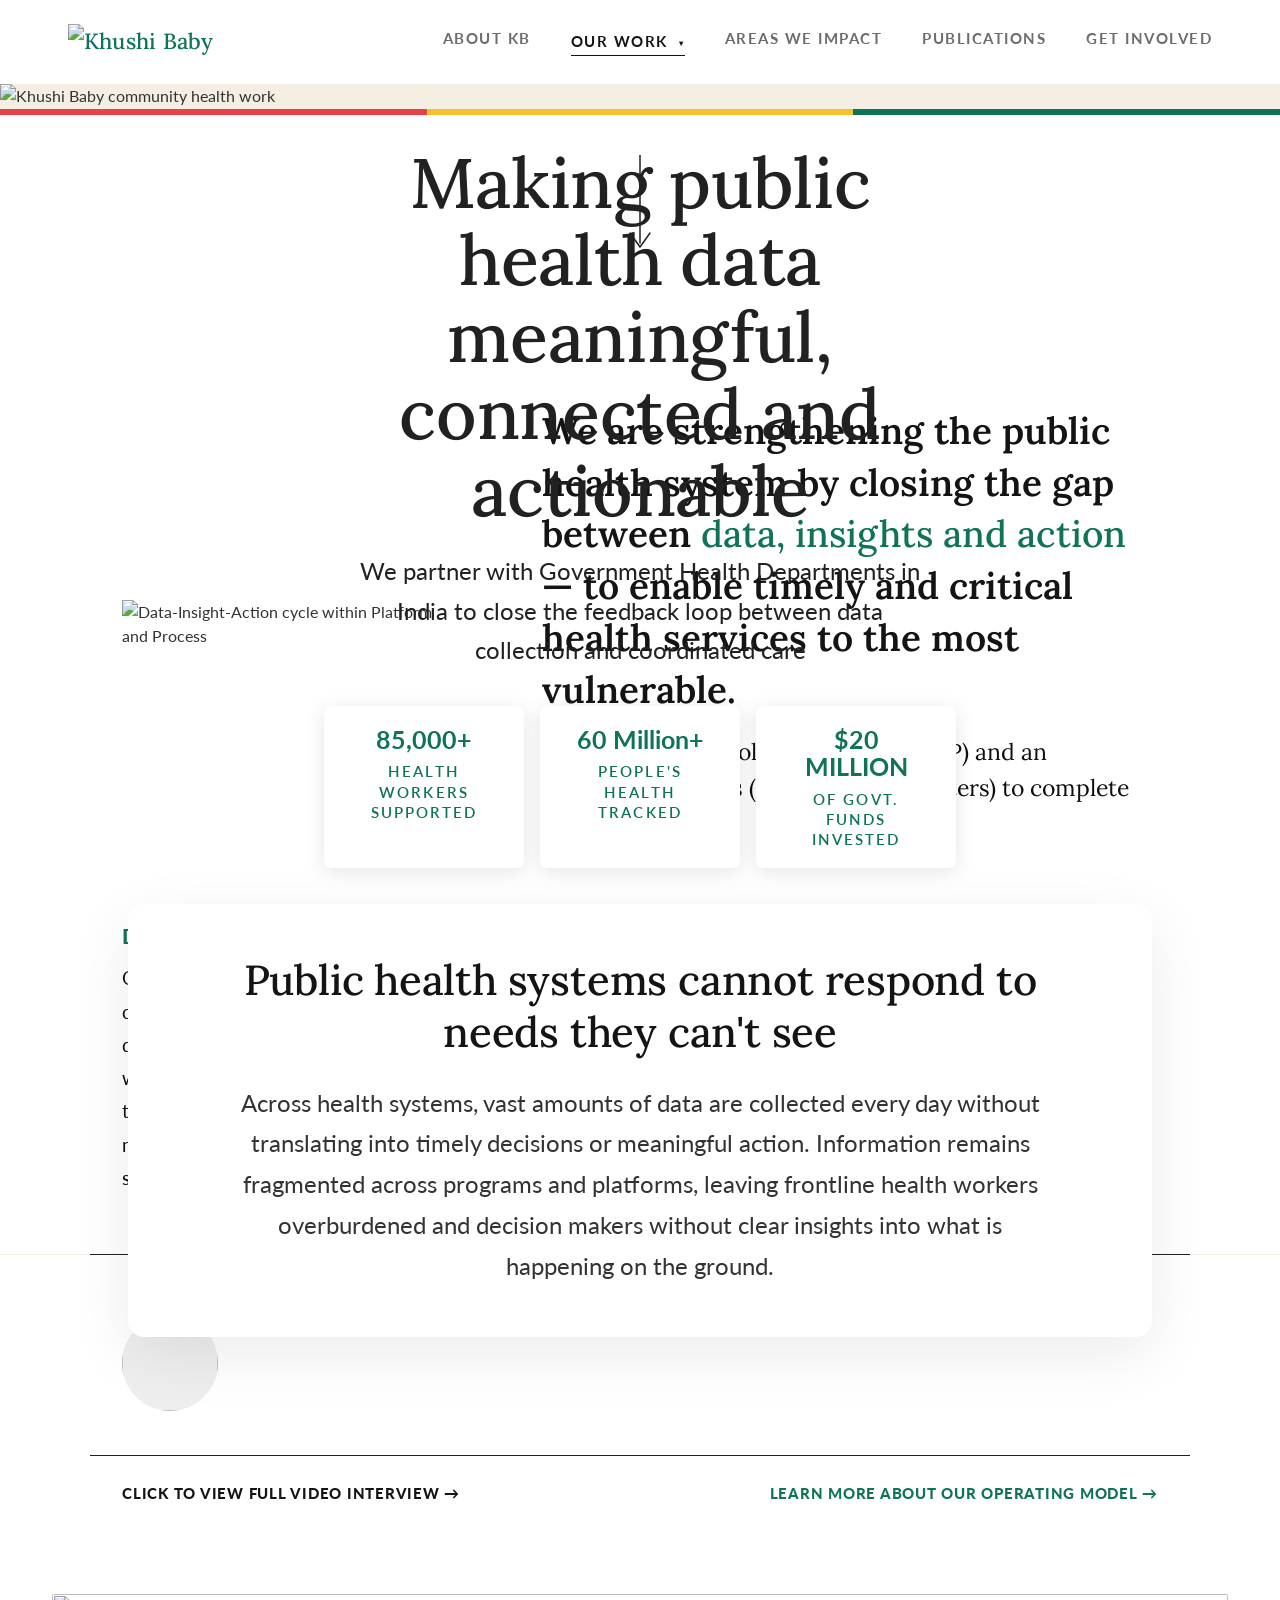
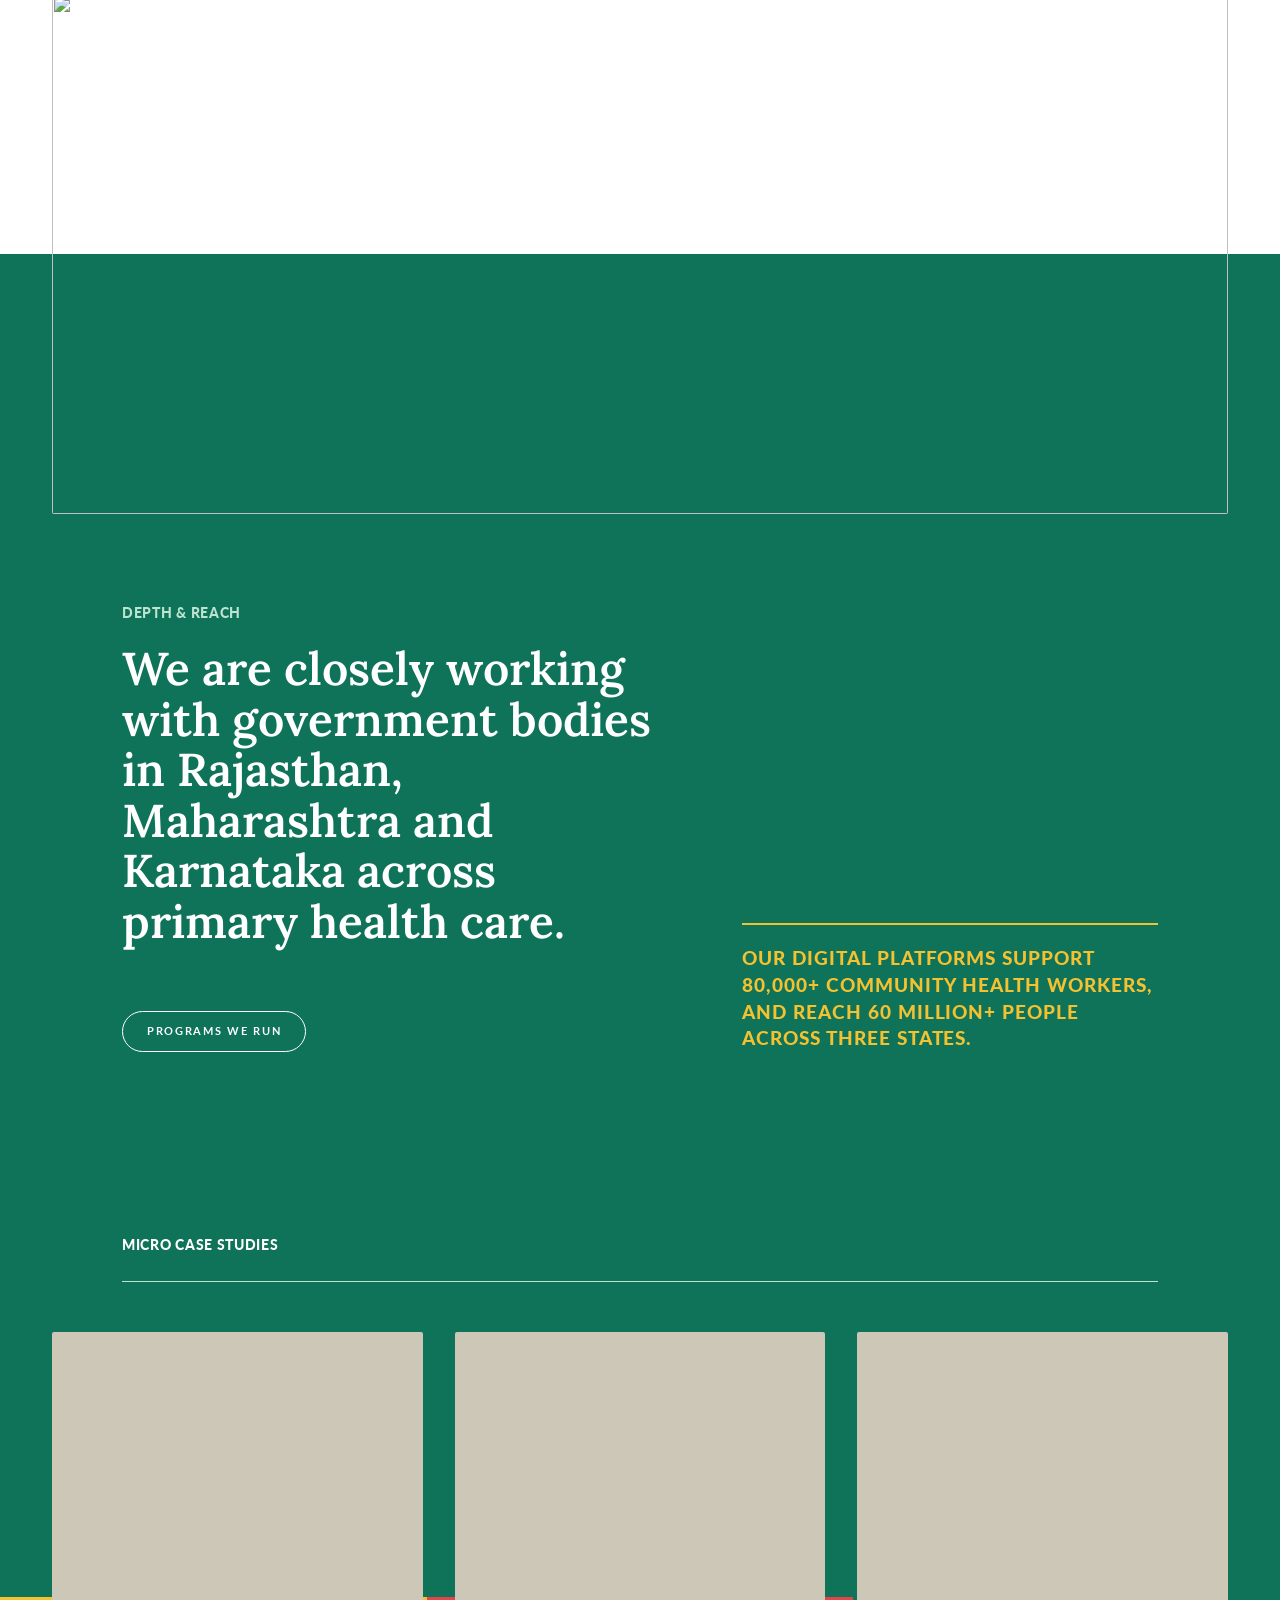
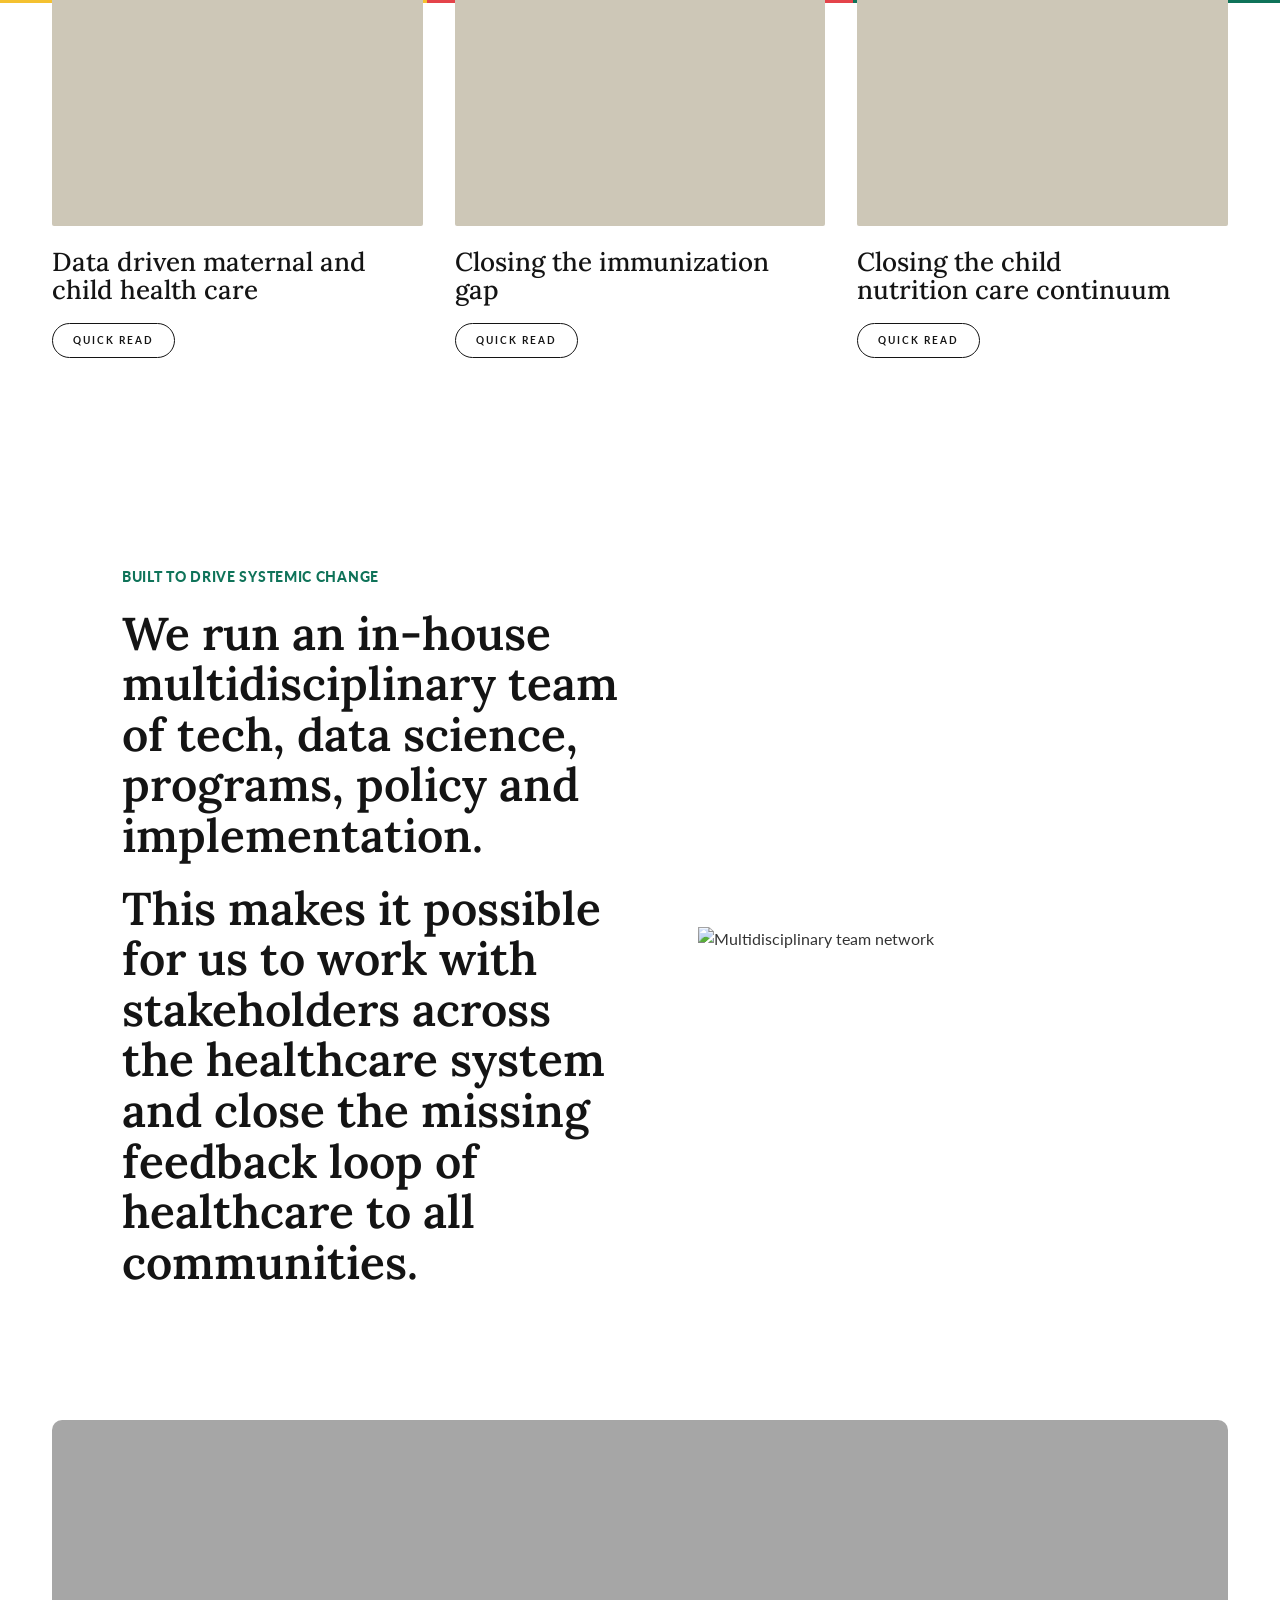
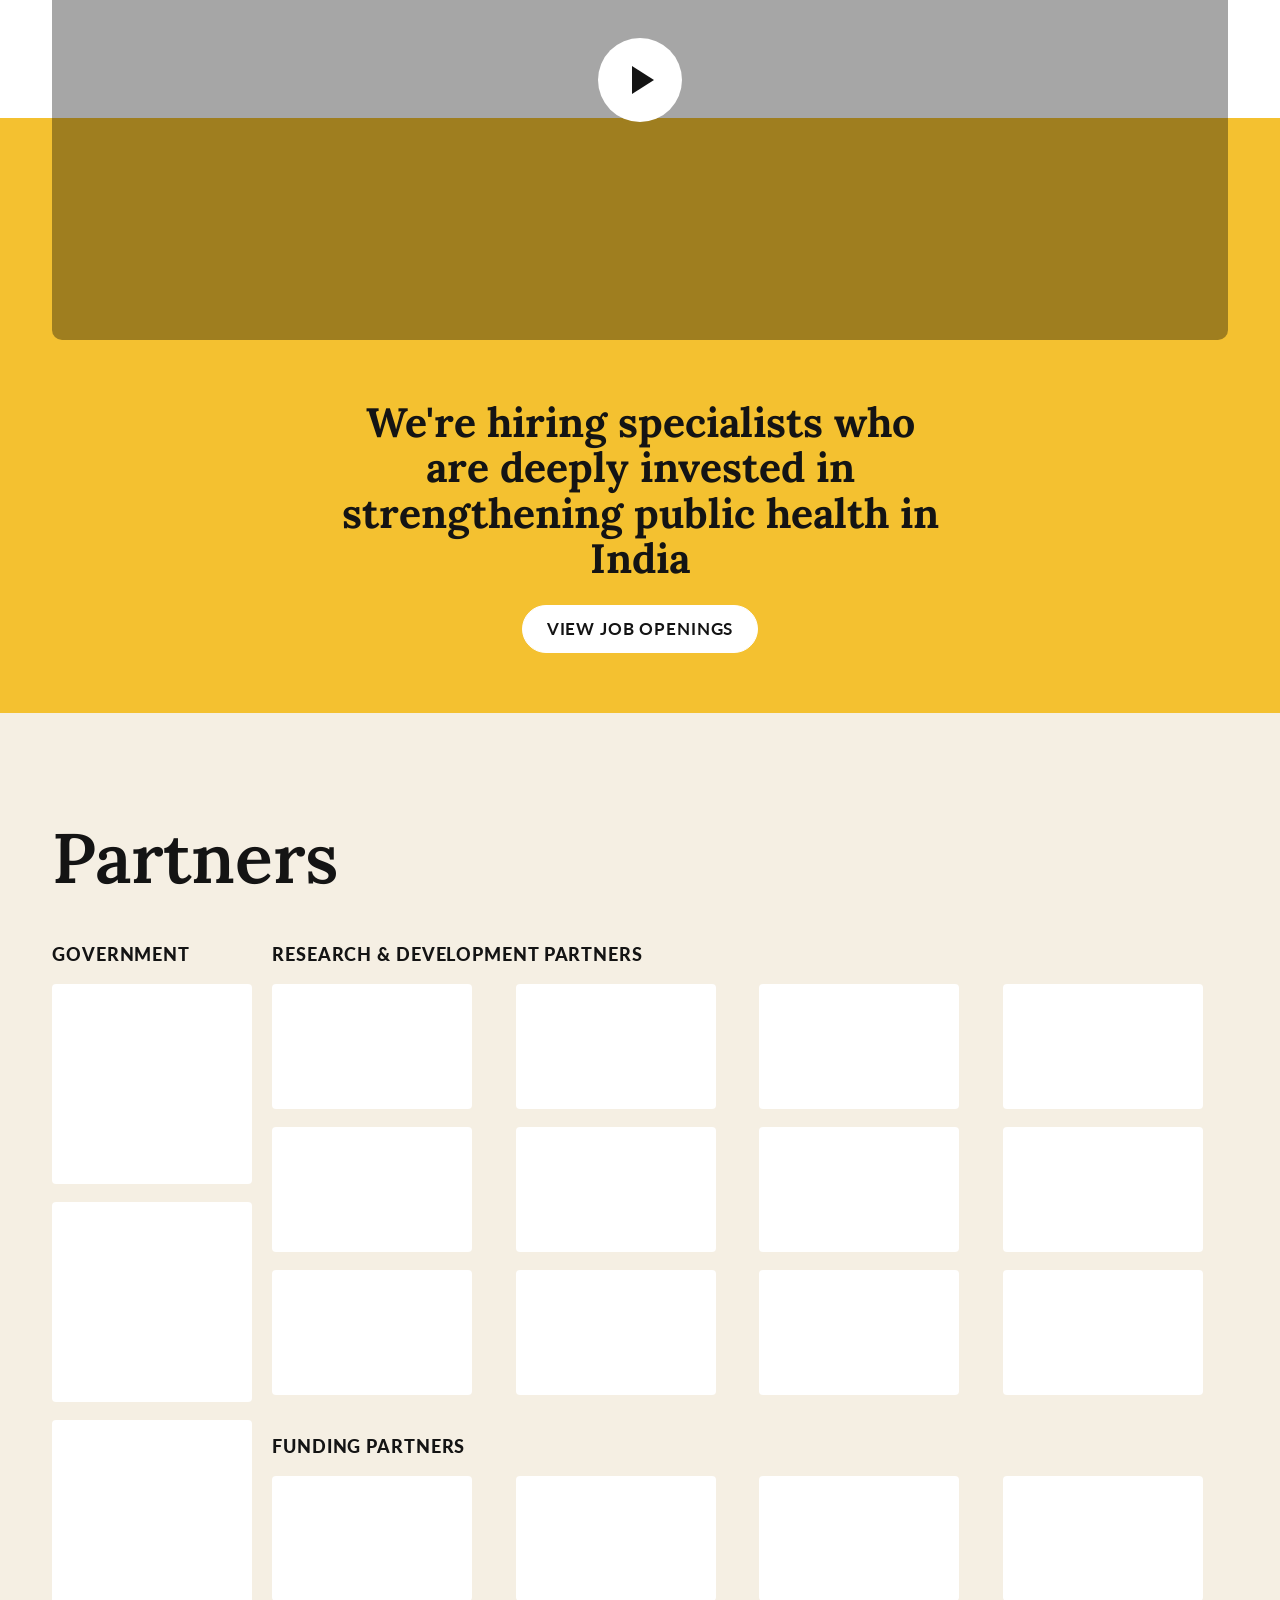
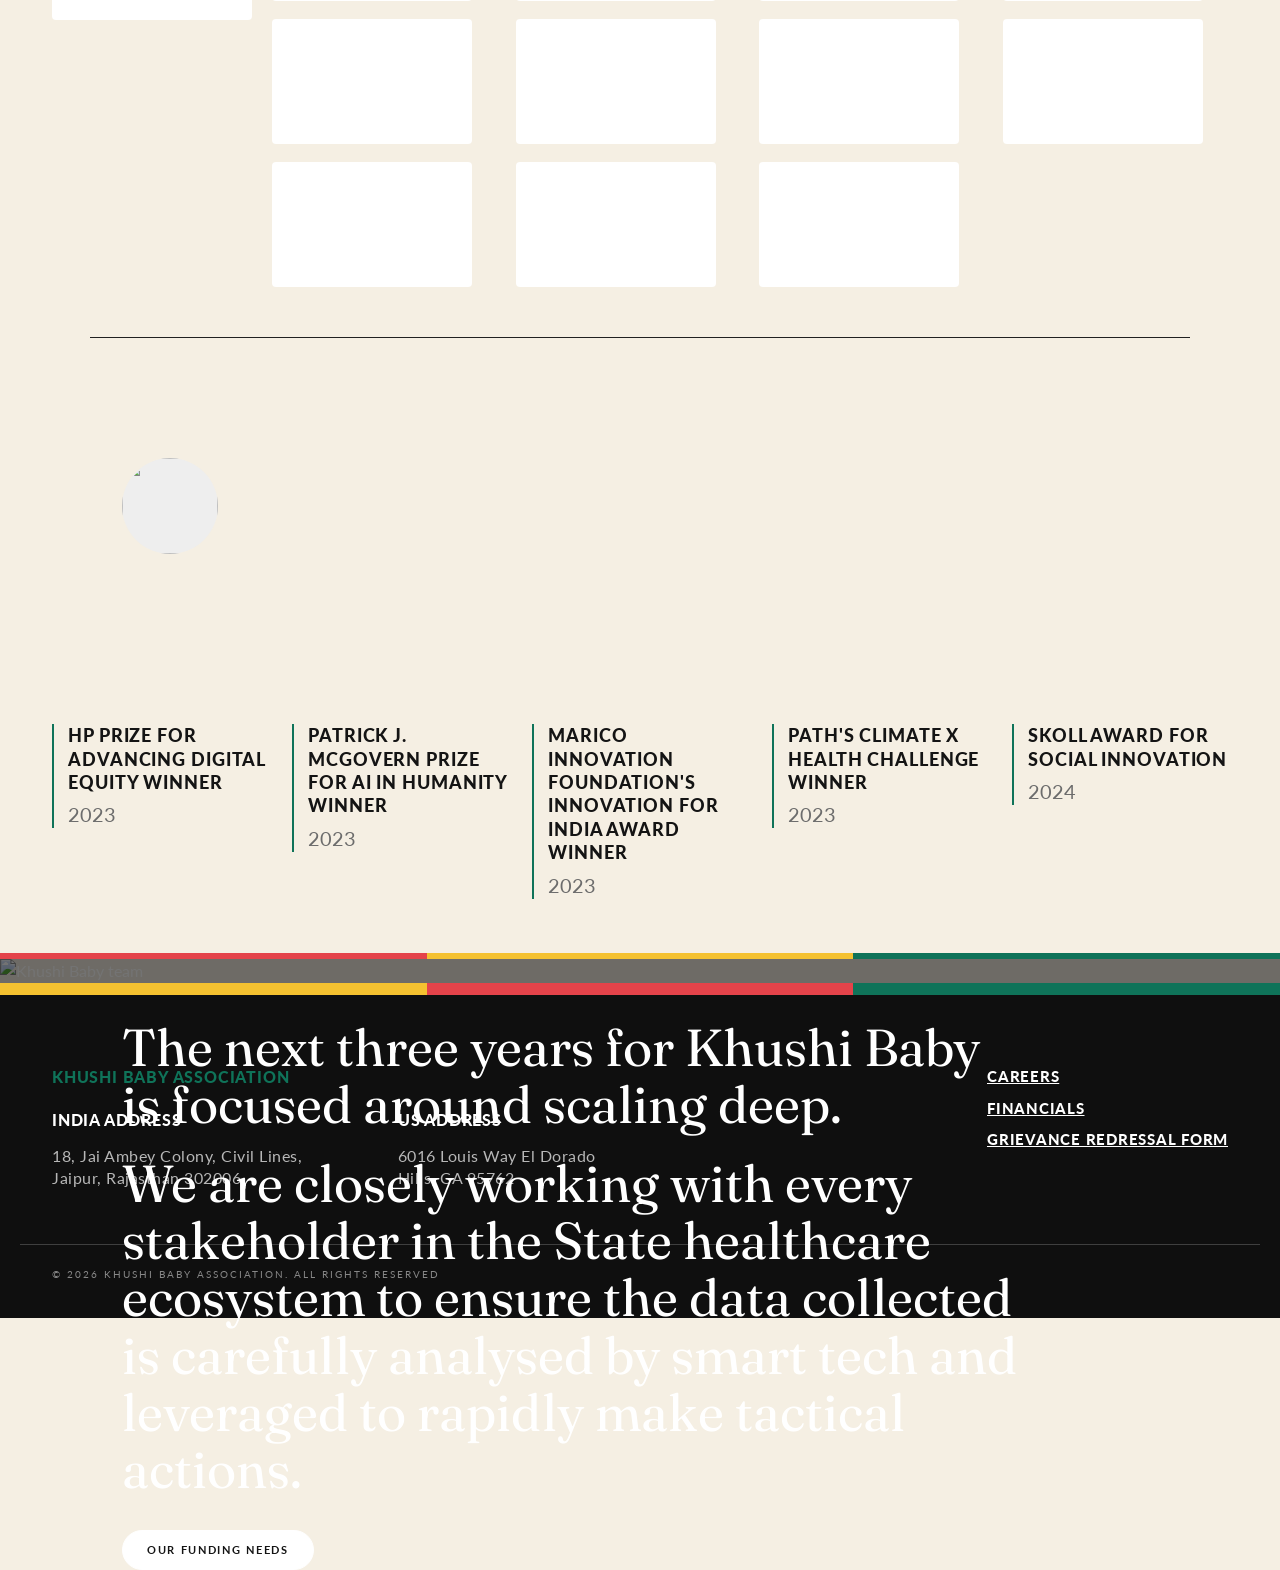
==== index.html @ affad919 "updated dia model Co-Authored-By: Claude Opus 4.7 (1M context) <noreply@anthropic.com>" ====
<!DOCTYPE html>
<html lang="en">
<head>
<meta charset="UTF-8" />
<meta name="viewport" content="width=device-width, initial-scale=1.0" />
<title>Khushi Baby — Making public health data meaningful</title>
<link rel="preconnect" href="https://fonts.googleapis.com">
<link rel="preconnect" href="https://fonts.gstatic.com" crossorigin>
<link href="https://fonts.googleapis.com/css2?family=Lora:ital,wght@0,400;0,500;0,600;0,700;1,400;1,500&family=Lato:wght@300;400;700;900&family=Fraunces:opsz,wght@72,400;72,500;72,600;72,700&display=swap" rel="stylesheet">
<link rel="stylesheet" href="styles.css">
<style>
  /* =============================================================
     INDEX — page-specific styles (frame-1)
     ============================================================= */

  /* ---------- HERO ---------- */
  .hero-wrap {
    position: relative;
  }
  /* Banner image — natural size, no cropping */
  .hero-wrap .hero-banner {
    width: 100%;
  }
  .hero-wrap .hero-banner img {
    width: 100%;
    height: auto;
    display: block;
  }
  /* All content sits on top of the image */
  .hero-overlay {
    position: absolute;
    top: 0; left: 0; right: 0;
    z-index: 2;
    display: flex;
    flex-direction: column;
    align-items: center;
    text-align: center;
    padding: 60px 32px 80px;
    max-width: 1100px;
    margin: 0 auto;
    left: 50%;
    transform: translateX(-50%);
  }
  .hero-overlay h1 {
    font-size: 70px;
    max-width: 70vw;
    margin: 0 auto 22px;
    line-height: 1.1;
    font-weight: 500;
    color: #212121;
  }
  .hero-overlay .lede {
    max-width: 640px;
    margin: 0 auto 36px;
    font-size: 24px;
    color: #212121;
    line-height: 1.65;
  }
  .hero-stats {
    display: flex;
    gap: 16px;
    justify-content: center;
    flex-wrap: nowrap;
    width: 100%;
    margin-bottom: 36px;
  }

  /* ---------- QUOTE CARD (on hero image, below stats) ---------- */
  .quote-card {
    background: #fff;
    width: 80vw;
    padding: 50px 64px;
    z-index: 3;
    box-shadow: 0 18px 60px rgba(0,0,0,0.08);
    text-align: center;
    border-radius: 16px;
  }
  .quote-card h2 {
    font-family: 'Lora', serif;
    font-size: 42px;
    font-weight: 500;
    margin-bottom: 24px;
    line-height: 1.25;
    max-width: 820px;
    margin-left: auto;
    margin-right: auto;
  }
  .quote-card p {
    font-family: 'Lato', sans-serif;
    max-width: 820px;
    margin: 0 auto;
    font-size: 24px;
    font-weight: 400;
    color: var(--text-body);
    line-height: 1.7;
  }

  /* ---------- DOWN ARROW ---------- */
  .hero-arrow {
    display: flex;
    justify-content: center;
    padding: 40px 0;
    background: #ffffff;
  }

  /* ---------- DIA SECTION (light) ---------- */
  .dia-dark {
    background: #ffffff;
    color: var(--text-body);
    padding: 110px 0 60px;
  }
  .dia-dark-inner {
    max-width: 1100px;
    margin: 0 auto;
    padding: 0 32px;
    display: grid;
    grid-template-columns: 340px 1fr;
    gap: 80px;
    align-items: center;
  }
  .dia-chart { width: 320px; position: relative; }
  .dia-chart img { width: 100%; height: auto; display: block; }

  .dia-dark .lead {
    font-family: 'Lora', serif;
    font-size: 37px;
    color: var(--text-dark);
    line-height: 1.4;
    margin: 0 0 18px;
    font-weight: 600;
  }
  .dia-dark .lead em {
    color: var(--green);
    font-style: normal;
    font-weight: 500;
  }
  .dia-dark .sub {
    font-family: 'Lora', serif;
    font-size: 23px;
    font-weight: 400;
    color: var(--black);
    margin: 0;
    line-height: 1.6;
    max-width: 600px;
  }

  /* DATA / INSIGHT / ACTION three columns */
  .dia-cols-dark {
    max-width: 1100px;
    margin: 80px auto 0;
    padding: 0 32px;
    display: grid;
    grid-template-columns: repeat(3, 1fr);
    gap: 56px;
  }
  .dia-col-dark h4 {
    font-family: 'Lato', sans-serif;
    font-size: 21px;
    letter-spacing: 0.22em;
    text-transform: uppercase;
    color: var(--green);
    margin: 0 0 14px;
    font-weight: 900;
  }
  .dia-col-dark p {
    font-family: 'Lato', sans-serif;
    font-size: 19px;
    font-weight: 400;
    color: var(--black);
    line-height: 1.75;
    margin: 0;
  }

  /* ---------- Section divider ---------- */
  .section-divider {
    border: none;
    border-top: 1px solid #212121;
    max-width: 1100px;
    margin: 0 auto;
    width: 100%;
  }

  /* ---------- NEERAJ TESTIMONIAL (light) ---------- */
  .tst-dark {
    background: #ffffff;
    color: var(--text-body);
    padding: 60px 0 90px;
  }
  .tst-dark-inner {
    max-width: 1100px;
    margin: 0 auto;
    padding: 0 32px;
    display: grid;
    grid-template-columns: 240px 1fr;
    gap: 48px;
    align-items: start;
  }
  .tst-photo-col {
    display: flex;
    flex-direction: column;
    align-items: flex-start;
    text-align: left;
  }
  .tst-dark-inner img {
    width: 96px;
    height: 96px;
    border-radius: 999px;
    object-fit: cover;
    background: #eee;
    margin-bottom: 12px;
  }
  .tst-dark-inner .who {
    font-family: 'Lato', sans-serif;
    font-size: 17px;
    letter-spacing: 0;
    text-transform: uppercase;
    color: var(--text-dark);
    font-weight: 900;
  }
  .tst-dark-inner .role {
    font-family: 'Lato', sans-serif;
    font-size: 16px;
    letter-spacing: 0;
    text-transform: none;
    color: var(--text-muted);
    margin-top: 4px;
    font-weight: 400;
  }
  .tst-dark-inner blockquote {
    margin: 0;
    font-family: 'Lora', serif;
    font-size: 27px;
    color: var(--text-dark);
    line-height: 1.4;
    font-weight: 400;
    font-style: normal;
    letter-spacing: 0;
  }
  .tst-cta-row {
    max-width: 1100px;
    margin: 0 auto;
    padding: 0 32px;
    display: flex;
    justify-content: space-between;
    font-family: 'Lato', sans-serif;
    font-size: 15px;
    font-weight: 900;
    line-height: 1.3;
    letter-spacing: 0.05em;
    text-transform: uppercase;
  }
  .tst-cta-row a {
    color: var(--green);
    text-decoration: none;
  }
  .tst-cta-row a.white {
    color: var(--text-dark);
    text-decoration: none;
  }

  /* ---------- PHOTO BAND (half white / half green) ---------- */
  .img-band-split {
    position: relative;
    width: 100%;
    height: 520px;
  }
  .img-band-top {
    position: absolute;
    top: 0; left: 0; right: 0;
    height: 50%;
    background: #ffffff;
  }
  .img-band-bottom {
    position: absolute;
    bottom: 0; left: 0; right: 0;
    height: 50%;
    background: var(--green);
  }
  .img-band-photo {
    position: absolute;
    top: 0; left: 0; right: 0; bottom: 0;
    max-width: var(--max-w);
    margin: 0 auto;
    padding: 0 32px;
  }
  .img-band-photo img {
    width: 100%;
    height: 100%;
    object-fit: cover;
    border-radius: 2px;
    display: block;
  }

  /* ---------- GREEN CALLOUT (DEPTH & REACH) ---------- */
  .green-callout {
    background: var(--green);
    color: #fff;
    padding: 90px 0;
  }
  .green-callout-inner {
    max-width: 1100px;
    margin: 0 auto;
    padding: 0 32px;
    display: grid;
    grid-template-columns: 1.3fr 1fr;
    gap: 80px;
    align-items: end;
  }
  .green-callout .eyebrow {
    font-family: 'Lato', sans-serif;
    font-weight: 900;
    font-size: 14px;
    line-height: 1.3;
    letter-spacing: 0.05em;
    text-transform: uppercase;
    color: #bde4d1;
    margin-bottom: 22px;
  }
  .green-callout h2 {
    font-family: 'Lora', serif;
    color: #fff;
    font-size: 46px;
    font-weight: 600;
    max-width: 620px;
    margin-bottom: 32px;
    line-height: 1.1;
    letter-spacing: 0;
  }
  .green-callout .yellow-side {
    background: none;
    padding: 0;
  }
  .green-callout .yellow-side p {
    font-family: 'Lato', sans-serif;
    font-size: 19px;
    font-weight: 900;
    line-height: 1.4;
    letter-spacing: 0.05em;
    text-transform: uppercase;
    margin: 0;
    color: var(--yellow);
  }

  /* ---------- CASE STUDIES (split bg) ---------- */
  .cs-split {
    position: relative;
    padding: 90px 0 100px;
  }
  .cs-split-green {
    position: absolute;
    top: 0; left: 0; right: 0;
    height: 50%;
    background: var(--green);
  }
  .cs-stripe {
    position: absolute;
    top: 50%;
    left: 0; right: 0;
    transform: translateY(-50%);
    z-index: 1;
  }
  .cs-split-cream {
    position: absolute;
    bottom: 0; left: 0; right: 0;
    height: 50%;
    background: #ffffff;
  }
  .cs-content {
    position: relative;
    z-index: 2;
  }
  .cs-eyebrow {
    text-align: left;
    max-width: 1100px;
    margin: 0 auto 24px;
    padding: 0 32px;
  }
  .cs-eyebrow .label {
    display: inline-block;
    font-family: 'Lato', sans-serif;
    font-size: 14px;
    letter-spacing: 0.05em;
    text-transform: uppercase;
    color: #fff;
    font-weight: 900;
  }
  .cs-eyebrow-line {
    border: none;
    border-top: 1px solid #bde4d1;
    max-width: calc(1100px - 64px);
    margin: 0 auto 50px;
    width: 100%;
  }
  .cs-grid {
    max-width: var(--max-w);
    margin: 0 auto;
    padding: 0 32px;
    display: grid;
    grid-template-columns: repeat(3, 1fr);
    gap: 32px;
  }
  .cs-card {
    background: transparent;
  }
  .cs-card .ph {
    width: 100%;
    aspect-ratio: 3/4;
    background: #cdc7b7 center/cover no-repeat;
    border-radius: 2px;
    margin-bottom: 22px;
  }
  .cs-card h3 {
    font-family: 'Lora', serif;
    font-size: 26px;
    font-weight: 500;
    line-height: 1.1;
    letter-spacing: 0;
    margin-bottom: 18px;
    max-width: 320px;
  }
  .cs-card .pill {
    display: inline-block;
    padding: 9px 20px;
    border: 1.5px solid var(--text-dark);
    border-radius: 999px;
    font-size: 10px;
    letter-spacing: 0.2em;
    text-transform: uppercase;
    font-weight: 700;
    color: var(--text-dark);
  }

  /* ---------- IN-HOUSE TEAM ---------- */
  .inhouse { padding: 110px 0; background: #ffffff; }
  .inhouse-grid {
    max-width: 1100px;
    margin: 0 auto;
    padding: 0 32px;
    display: grid;
    grid-template-columns: 1fr 460px;
    gap: 80px;
    align-items: center;
  }
  .inhouse-grid .eyebrow {
    font-family: 'Lato', sans-serif;
    font-weight: 900;
    font-size: 14px;
    line-height: 1.3;
    letter-spacing: 0.05em;
    text-transform: uppercase;
    margin-bottom: 22px;
  }
  .inhouse-grid p {
    font-family: 'Lora', serif;
    font-size: 46px;
    font-weight: 600;
    color: var(--text-dark);
    line-height: 1.1;
    letter-spacing: 0;
    margin-bottom: 22px;
  }

  /* ---------- VIDEO + HIRING SPLIT ---------- */
  .video-hiring-split {
    position: relative;
  }
  .vh-top {
    position: absolute;
    top: 0; left: 0; right: 0;
    height: 33.33%;
    background: #ffffff;
  }
  .vh-bottom {
    position: absolute;
    top: 33.33%; left: 0; right: 0;
    bottom: 0;
    background: var(--yellow);
  }
  .video-band {
    position: relative;
    z-index: 1;
    width: 100%;
    max-width: var(--max-w);
    margin: 0 auto;
    padding: 0 32px;
    height: 520px;
  }
  .video-band video {
    position: absolute;
    top: 0; left: 32px; right: 32px; bottom: 0;
    width: calc(100% - 64px);
    height: 100%;
    object-fit: cover;
    border-radius: 10px;
  }
  .video-band::after {
    content: '';
    position: absolute;
    top: 0; left: 32px; right: 32px; bottom: 0;
    background: rgba(0,0,0,0.35);
    border-radius: 10px;
  }
  .video-band .play {
    position: absolute;
    top: 50%; left: 50%;
    transform: translate(-50%, -50%);
    width: 84px; height: 84px;
    border-radius: 999px;
    background: #fff;
    z-index: 2;
    display: flex;
    align-items: center;
    justify-content: center;
  }
  .video-band .play::before {
    content: '';
    width: 0; height: 0;
    border-style: solid;
    border-width: 14px 0 14px 22px;
    border-color: transparent transparent transparent var(--text-dark);
    margin-left: 6px;
  }

  /* ---------- HIRING STRIP (yellow) ---------- */
  .hiring {
    position: relative;
    z-index: 1;
    background: var(--yellow);
    padding: 60px 24px;
    text-align: center;
  }
  .hiring h2 {
    font-family: 'Lora', serif;
    font-size: 41px;
    font-weight: 700;
    max-width: 620px;
    margin: 0 auto 24px;
    color: var(--text-dark);
    line-height: 1.1;
    letter-spacing: 0;
    text-align: center;
  }
  .hiring-btn {
    font-family: 'Lato', sans-serif !important;
    font-size: 17px !important;
    font-weight: 700 !important;
    letter-spacing: 0.05em !important;
    line-height: 1.4 !important;
    background: #fff !important;
    color: var(--text-dark) !important;
    border-color: #fff !important;
    border-radius: 999px !important;
  }
  .hiring-btn:hover {
    background: var(--text-dark) !important;
    color: #fff !important;
  }

  /* ---------- PARTNERS (dark) ---------- */
  .partners-dark {
    background: var(--bg-cream);
    color: var(--text-body);
    padding: 110px 0 40px;
  }
  .partners-dark h2 {
    font-family: 'Lora', serif;
    font-size: 70px;
    font-weight: 600;
    line-height: 1;
    letter-spacing: 0;
    max-width: var(--max-w);
    margin: 0 auto 50px;
    padding: 0 32px;
    color: var(--text-dark);
  }
  /* Partners two-column layout: gov sidebar + R&D/funding grid */
  .partners-row {
    max-width: var(--max-w);
    margin: 0 auto 36px;
    padding: 0 32px;
    display: grid;
    grid-template-columns: 180px 1fr;
    gap: 40px;
    align-items: start;
  }
  .partners-gov-col {}
  .partners-rd-col {}
  .p-label-dark {
    font-family: 'Lato', sans-serif;
    font-size: 18px;
    font-weight: 900;
    line-height: 1.3;
    letter-spacing: 0.05em;
    text-transform: uppercase;
    color: var(--text-dark);
    margin-bottom: 18px;
  }
  .logo-grid-dark {
    display: grid;
    grid-template-columns: repeat(4, 1fr);
    gap: 18px;
    align-items: center;
  }
  .logo-grid-dark.gov { grid-template-columns: 1fr; }
  .logo-grid-dark.funding { grid-template-columns: repeat(4, 1fr); }
  .logo-grid-dark .cell {
    background: #fff;
    border-radius: 4px;
    padding: 10px;
    display: flex;
    align-items: center;
    justify-content: center;
    width: 200px;
    height: 125px;
  }
  .logo-grid-dark.gov .cell { width: 200px; height: 200px; padding: 10px; }
  .logo-grid-dark img {
    max-height: 54px;
    width: auto;
    max-width: 100%;
    object-fit: contain;
  }
  .logo-grid-dark.gov img { max-height: 70px; }

  /* ---------- RAKESH TESTIMONIAL (dark, inline after partners) ---------- */
  .tst2-dark {
    background: var(--bg-cream);
    padding: 80px 0 100px;
  }
  .tst2-dark-inner {
    max-width: 1100px;
    margin: 0 auto;
    padding: 0 32px;
    display: grid;
    grid-template-columns: 240px 1fr;
    gap: 48px;
    align-items: start;
  }
  .tst2-dark-inner img {
    width: 96px; height: 96px;
    border-radius: 999px;
    object-fit: cover;
    background: #eee;
    margin-bottom: 12px;
  }
  .tst2-dark-inner .who {
    font-family: 'Lato', sans-serif;
    font-size: 17px;
    letter-spacing: 0;
    text-transform: uppercase;
    color: var(--text-dark);
    font-weight: 900;
  }
  .tst2-dark-inner .role {
    font-family: 'Lato', sans-serif;
    font-size: 16px;
    letter-spacing: 0;
    text-transform: none;
    color: var(--text-muted);
    margin-top: 4px;
    font-weight: 400;
  }
  .tst2-dark-inner blockquote {
    margin: 0;
    font-family: 'Lora', serif;
    font-size: 27px;
    color: var(--text-dark);
    line-height: 1.4;
    font-weight: 400;
    font-style: normal;
    letter-spacing: 0;
  }

  /* ---------- AWARDS STRIP ---------- */
  .awards-strip {
    background: var(--bg-cream);
    padding: 54px 0;
  }
  .awards-strip .inner {
    max-width: var(--max-w);
    margin: 0 auto;
    padding: 0 32px;
    display: grid;
    grid-template-columns: repeat(5, 1fr);
    gap: 24px;
    align-items: start;
  }
  .awards-strip .cell {
    font-family: 'Lato', sans-serif;
    font-size: 20px;
    font-weight: 400;
    line-height: 1.4;
    letter-spacing: 0;
    color: var(--text-muted);
    border-left: 2px solid var(--green);
    padding-left: 14px;
    min-height: 64px;
  }
  .awards-strip .cell strong {
    display: block;
    color: var(--text-dark);
    margin-bottom: 6px;
    font-family: 'Lato', sans-serif;
    font-weight: 900;
    font-size: 18px;
    letter-spacing: 0.05em;
    line-height: 1.3;
    text-transform: uppercase;
  }

  /* ---------- NEXT 3 YEARS (dark) ---------- */
  .next3 {
    position: relative;
    color: #fff;
  }
  .next3 .next3-bg {
    width: 100%;
  }
  .next3 .next3-bg img {
    width: 100%;
    height: auto;
    display: block;
  }
  .next3::after {
    content: '';
    position: absolute;
    top: 0; left: 0; right: 0; bottom: 0;
    background: rgba(0,0,0,0.55);
    z-index: 1;
  }
  .next3 .inner {
    position: absolute;
    top: 60px;
    left: 50%;
    transform: translateX(-50%);
    z-index: 2;
    max-width: 1100px;
    width: 100%;
    padding: 0 32px;
  }
  .next3 h2 {
    font-family: 'Fraunces', serif;
    color: #fff;
    font-size: 52px;
    font-weight: 400;
    max-width: 900px;
    margin-bottom: 22px;
    line-height: 1.1;
    letter-spacing: 0;
  }
  .next3 p {
    font-family: 'Fraunces', serif;
    max-width: 900px;
    color: #fff;
    font-size: 52px;
    font-weight: 400;
    line-height: 1.1;
    letter-spacing: 0;
    margin: 0 0 32px;
  }
  .next3 .btn { background: #fff; color: var(--text-dark); border-color: #fff; }
  .next3 .btn:hover { background: var(--text-dark); color: #fff; border-color: var(--text-dark); }

  /* ---------- GROUP PHOTO ---------- */

  @media (max-width: 900px) {
    .hero-content h1 { font-size: 34px; }
    .quote-card { margin-top: -80px; padding: 36px 24px; }
    .dia-dark-inner,
    .green-callout-inner,
    .inhouse-grid,
    .tst-dark-inner,
    .tst2-dark-inner { grid-template-columns: 1fr; gap: 32px; }
    .dia-cols-dark,
    .cs-grid { grid-template-columns: 1fr; }
    .partners-row { grid-template-columns: 1fr; }
    .logo-grid-dark { grid-template-columns: repeat(2, 1fr); }
    .logo-grid-dark.gov { grid-template-columns: repeat(2, 1fr); }
    .awards-strip .inner { grid-template-columns: 1fr 1fr; }
    .dia-chart { margin: 0 auto; }
  }
</style>
</head>
<body>

<!-- NAV -->
<header class="nav">
  <div class="nav-inner">
    <a href="index.html" class="nav-logo"><img src="KB-logo.svg" alt="Khushi Baby" style="height:36px;width:auto;display:inline-block;"></a>
    <nav class="nav-links">
      <a href="about-kb.html">ABOUT KB</a>
      <div class="nav-item">
        <a href="index.html" class="active">OUR WORK <span class="caret">▾</span></a>
        <div class="nav-dropdown">
          <a href="index.html" class="active">Overview</a>
          <a href="operating-system.html">Operating System</a>
          <a href="chip.html">CHIP Platform</a>
          <a href="health-action-centers.html">Health Action Centers</a>
        </div>
      </div>
      <a href="#">AREAS WE IMPACT</a>
      <a href="#">PUBLICATIONS</a>
      <a href="#">GET INVOLVED</a>
    </nav>
  </div>
</header>

<!-- HERO -->
<section class="hero-wrap">
  <div class="hero-banner">
    <img src="frame-1/hero_banner.svg" alt="Khushi Baby community health work">
  </div>
  <div class="hero-overlay">
    <h1 data-bind="brand.tagline"></h1>
    <p class="lede" data-bind="brand.lede"></p>
    <div class="hero-stats" data-repeat="stats">
      <div class="stat-chip" data-template>
        <span class="num" data-bind="num"></span>
        <span class="lbl" data-bind="label"></span>
      </div>
    </div>
    <div class="quote-card">
      <h2 data-bind="quote.title"></h2>
      <p data-bind="quote.body"></p>
    </div>
  </div>
</section>

<!-- BRAND STRIPE -->
<div class="brand-stripe thin">
  <span class="s-red"></span><span class="s-yellow"></span><span class="s-green"></span>
</div>

<!-- DOWN ARROW after stripe -->
<div class="hero-arrow">
  <svg width="30" height="100" viewBox="0 0 30 100" fill="none">
    <path d="M15 0L15 88" stroke="#212121" stroke-width="1.5" stroke-linecap="round"/>
    <path d="M5 78L15 92L25 78" stroke="#212121" stroke-width="1.5" stroke-linecap="round" stroke-linejoin="round"/>
  </svg>
</div>

<!-- DIA (light) -->
<section class="dia-dark">
  <div class="dia-dark-inner">
    <div class="dia-chart">
      <img src="frame-1/process_platform.svg" alt="Data-Insight-Action cycle within Platform and Process" style="width:100%;height:auto;">
    </div>
    <div>
      <p class="lead">We are strengthening the public health system by closing the gap between <em>data, insights and action</em> — to enable timely and critical health services to the most vulnerable.</p>
<p class="sub">We deploy a technology platform (CHIP) and an embedded process (Health Action Centers) to complete this loop </p>
      <!--      <p class="sub">We do this through a cycle of <strong>D</strong>ata collection, <strong>I</strong>nsights generation and <strong>A</strong>ction looped back to the last-mile community.</p>-->
    </div>
  </div>

  <div class="dia-cols-dark" data-repeat="dia">
    <div class="dia-col-dark" data-template>
      <h4 data-bind="title"></h4>
      <p data-bind="body"></p>
    </div>
  </div>
</section>

<!-- Thin black line -->
<hr class="section-divider">

<!-- NEERAJ TESTIMONIAL -->
<section class="tst-dark">
  <div class="tst-dark-inner">
    <div class="tst-photo-col">
      <img id="t1-photo" src="" alt="">
      <div class="who" id="t1-name"></div>
      <div class="role" id="t1-role"></div>
    </div>
    <div>
      <blockquote id="t1-quote"></blockquote>
    </div>
  </div>
  <hr class="section-divider" style="margin: 28px auto;">
  <div class="tst-cta-row">
    <a href="#" class="white">CLICK TO VIEW FULL VIDEO INTERVIEW →</a>
    <a href="operating-system.html">LEARN MORE ABOUT OUR OPERATING MODEL →</a>
  </div>
</section>

<!-- PHOTO BAND (half white / half green) -->
<div class="img-band-split">
  <div class="img-band-top"></div>
  <div class="img-band-bottom"></div>
  <div class="img-band-photo">
    <img src="frame-1/LANDING/img-2.webp" alt="">
  </div>
</div>

<!-- GREEN CALLOUT (DEPTH & REACH) -->
<section class="green-callout">
  <div class="green-callout-inner">
    <div>
      <span class="eyebrow" data-bind="depthReach.eyebrow" style="color:#bde4d1;"></span>
      <h2 data-bind="depthReach.title"></h2>
      <a href="operating-system.html" class="btn btn-light" style="margin-top:32px;" data-bind="depthReach.cta"></a>
    </div>
    <div class="yellow-side">
      <hr style="border: none; border-top: 2px solid var(--yellow); margin: 0 0 20px;">
      <p data-bind="depthReach.sideNote"></p>
    </div>
  </div>
</section>

<!-- CASE STUDIES (half green / stripe / half cream) -->
<section class="cs-split">
  <div class="cs-split-green"></div>
  <div class="brand-stripe thin cs-stripe">
    <span class="s-yellow"></span><span class="s-red"></span><span class="s-green"></span>
  </div>
  <div class="cs-split-cream"></div>
  <div class="cs-content">
    <div class="cs-eyebrow">
      <span class="label">MICRO CASE STUDIES</span>
    </div>
    <hr class="cs-eyebrow-line">
    <div class="cs-grid" data-repeat="caseStudies">
      <div class="cs-card" data-template>
        <div class="ph" data-cs-img></div>
        <h3 data-bind="title"></h3>
        <a href="#" class="pill">QUICK READ</a>
      </div>
    </div>
  </div>
</section>

<!-- IN-HOUSE TEAM -->
<section class="inhouse">
  <div class="inhouse-grid">
    <div>
      <span class="eyebrow" data-bind="inhouse.eyebrow"></span>
      <p data-bind="inhouse.p1"></p>
      <p data-bind="inhouse.p2"></p>
    </div>
    <div>
      <img src="frame-1/diagrams/diagram-2.svg" alt="Multidisciplinary team network" style="width:100%;height:auto;">
    </div>
  </div>
</section>

<!-- VIDEO + HIRING (1/3 white, 2/3 yellow) -->
<div class="video-hiring-split">
  <div class="vh-top"></div>
  <div class="vh-bottom"></div>
  <div class="video-band">
    <video autoplay muted loop playsinline>
      <source src="frame-1/VIDEO.mp4" type="video/mp4">
    </video>
    <div class="play" aria-label="Play video"></div>
  </div>
  <div class="hiring">
    <h2 data-bind="hiring.title"></h2>
    <a href="#" class="btn hiring-btn" data-bind="hiring.cta"></a>
  </div>
</div>

<!-- PARTNERS (dark) -->
<section class="partners-dark" id="partners">
  <h2>Partners</h2>

  <!-- Government (left) + R&D (right) side-by-side -->
  <div class="partners-row">
    <div class="partners-gov-col">
      <div class="p-label-dark">GOVERNMENT</div>
      <div class="logo-grid-dark gov" data-repeat="partners.government">
        <div class="cell" data-template>
          <img src="" alt="" data-bind-src="img">
        </div>
      </div>
    </div>
    <div class="partners-rd-col">
      <div class="p-label-dark">RESEARCH &amp; DEVELOPMENT PARTNERS</div>
      <div class="logo-grid-dark rd" data-repeat="partners.rd">
        <div class="cell" data-template>
          <img src="" alt="" data-bind-src="img">
        </div>
      </div>

      <div class="p-label-dark" style="margin-top: 40px;">FUNDING PARTNERS</div>
      <div class="logo-grid-dark funding" data-repeat="partners.funding">
        <div class="cell" data-template>
          <img src="" alt="" data-bind-src="img">
        </div>
      </div>
    </div>
  </div>
  <hr class="section-divider" style="margin: 50px auto 0;">
</section>

<!-- RAKESH TESTIMONIAL -->
<section class="tst2-dark">
  <div class="tst2-dark-inner">
    <div class="tst-photo-col">
      <img id="t2-photo" src="" alt="">
      <div class="who" id="t2-name"></div>
      <div class="role" id="t2-role"></div>
    </div>
    <div>
      <blockquote id="t2-quote"></blockquote>
    </div>
  </div>
</section>

<!-- AWARDS STRIP -->
<section class="awards-strip">
  <div class="inner" data-repeat="awards">
    <div class="cell" data-template>
      <strong data-bind="title"></strong>
      <span data-bind="year"></span>
    </div>
  </div>
</section>

<!-- BRAND STRIPE -->
<div class="brand-stripe thin">
  <span class="s-red"></span><span class="s-yellow"></span><span class="s-green"></span>
</div>

<!-- NEXT 3 YEARS (image background) -->
<section class="next3">
  <div class="next3-bg">
    <img src="frame-1/LANDING/img-3.svg" alt="Khushi Baby team">
  </div>
  <div class="inner">
    <h2 data-bind="next3.p1"></h2>
    <p data-bind="next3.p2"></p>
    <a href="#" class="btn" data-bind="next3.cta"></a>
  </div>
</section>

<!-- BRAND STRIPE -->
<div class="brand-stripe">
  <span class="s-yellow"></span><span class="s-red"></span><span class="s-green"></span>
</div>

<!-- FOOTER -->
<footer class="footer">
  <div class="footer-inner">
    <div>
      <h5 class="footer-org" data-bind="footer.org"></h5>
      <div class="f-address-row">
        <div class="f-address">
          <h5 class="footer-label">INDIA ADDRESS</h5>
          <p data-bind="footer.india"></p>
        </div>
        <div class="f-address">
          <h5 class="footer-label">US ADDRESS</h5>
          <p data-bind="footer.us"></p>
        </div>
      </div>
    </div>
    <div class="f-links" data-repeat="footer.links">
      <a data-template href="" data-bind-href="href" data-bind="label"></a>
    </div>
  </div>
  <div class="footer-bottom" data-bind="footer.copy"></div>
</footer>

<script src="render.js"></script>
<script>
  // Case-study background images & testimonials — post-render hook
  document.addEventListener('DOMContentLoaded', function(){
    setTimeout(function(){
      var data = window.KB_DATA;
      if (!data) return;

      // case study photos
      var csCards = document.querySelectorAll('.cs-card .ph');
      (data.caseStudies || []).forEach(function(item, i){
        if (csCards[i] && item.img) {
          csCards[i].style.backgroundImage = "url('" + item.img + "')";
        }
      });

      // testimonials
      if (data.testimonials) {
        var t1 = data.testimonials[0], t2 = data.testimonials[1];
        if (t1) {
          document.getElementById('t1-photo').src = t1.photo;
          document.getElementById('t1-name').textContent = t1.name;
          document.getElementById('t1-role').textContent = t1.role;
          document.getElementById('t1-quote').textContent = '"' + t1.quote + '"';
        }
        if (t2) {
          document.getElementById('t2-photo').src = t2.photo;
          document.getElementById('t2-name').textContent = t2.name;
          document.getElementById('t2-role').textContent = t2.role;
          document.getElementById('t2-quote').textContent = '"' + t2.quote + '"';
        }
      }
    }, 150);
  });
</script>

</body>
</html>
---- styles.css ----
/* ========================================================================
   Khushi Baby — shared styles
   ======================================================================== */

:root {
  --bg-cream:       #f5efe3;
  --bg-light:       #fbf7ef;
  --bg-soft:        #efe8d9;
  --text-dark:      #141414;
  --text-body:      #333333;
  --text-muted:     #6c6c6c;
  --green:          #0f7359;
  --green-dia:      #038C73;
  --green-deep:     #0a5a45;
  --green-dark:     #083d30;
  --coral:          #ef3a5d;
  --coral-soft:     #e25573;
  --yellow:         #f4c130;
  --yellow-soft:    #f6cd4c;
  --black:          #0f0f0f;
  --stripe-red:     #e4434a;
  --stripe-yellow:  #f4c130;
  --stripe-green:   #0f7359;
  --border:         #e3ddd1;
  --card:           #ffffff;
  --max-w:          1240px;
}

* { box-sizing: border-box; }

html, body {
  margin: 0;
  padding: 0;
  background: var(--bg-cream);
  color: var(--text-body);
  font-family: 'Lato', -apple-system, BlinkMacSystemFont, 'Segoe UI', Roboto, sans-serif;
  font-size: 16px;
  line-height: 1.55;
  -webkit-font-smoothing: antialiased;
  -moz-osx-font-smoothing: grayscale;
}

img, svg { max-width: 100%; display: block; }
a { color: inherit; text-decoration: none; }

h1, h2, h3, h4 {
  font-family: 'Lora', 'Cardo', Georgia, serif;
  color: var(--text-dark);
  margin: 0;
  letter-spacing: -0.005em;
  line-height: 1.12;
  font-weight: 500;
}
/* Responsive type scale aligned with v14 design system */
h1 { font-size: clamp(2.4rem, 4.8vw, 3.75rem); }   /* ~38–60px */
h2 { font-size: clamp(1.75rem, 3.4vw, 2.6rem); }   /* ~28–42px */
h3 { font-size: clamp(1.3rem, 2.1vw, 1.65rem); }   /* ~21–26px */
h4 { font-size: clamp(1.05rem, 1.4vw, 1.15rem); }  /* ~17–18px */

p { margin: 0 0 1em 0; }

.container {
  max-width: var(--max-w);
  margin: 0 auto;
  padding: 0 32px;
}

.eyebrow {
  font-family: 'Lato', sans-serif;
  font-size: 11px;
  letter-spacing: 0.18em;
  text-transform: uppercase;
  color: var(--green);
  font-weight: 700;
  margin-bottom: 14px;
  display: block;
}

/* ---------- Nav ---------- */
.nav {
  position: relative;
  z-index: 10;
  padding: 24px 0;
  background: #ffffff;
  color: var(--text-dark);
}
.nav-inner {
  max-width: var(--max-w);
  margin: 0 auto;
  padding: 0 48px;
  display: flex;
  align-items: center;
  justify-content: space-between;
}
.nav-logo {
  font-family: 'Lora', serif;
  font-size: 22px;
  color: var(--green);
  font-weight: 500;
  letter-spacing: 0.01em;
}
.nav-logo img { display: inline-block; height: 36px; width: auto; }
.nav-links {
  display: flex;
  gap: 40px;
  align-items: center;
  font-family: 'Lato', sans-serif;
  font-size: 15px;
  letter-spacing: 0.1em;
  text-transform: uppercase;
  font-weight: 700;
}
.nav-links a {
  color: var(--text-muted);
  transition: color .2s;
  position: relative;
  padding-bottom: 6px;
}
.nav-links a:hover { color: var(--text-dark); }
.nav-links a.active {
  color: var(--text-dark);
}
.nav-links a.active::after {
  content: '';
  position: absolute;
  left: 0; right: 0; bottom: 0;
  height: 1.5px;
  background: var(--text-dark);
}

/* ---------- Nav dropdown ---------- */
.nav-item { position: relative; }
.nav-item > a .caret {
  display: inline-block;
  margin-left: 6px;
  font-size: 8px;
  transform: translateY(-1px);
}
.nav-dropdown {
  position: absolute;
  top: calc(100% + 10px);
  left: -20px;
  min-width: 240px;
  background: #fff;
  border: 1px solid var(--border);
  border-radius: 4px;
  padding: 10px 0;
  box-shadow: 0 12px 32px rgba(0,0,0,0.1);
  opacity: 0;
  visibility: hidden;
  transform: translateY(6px);
  transition: opacity .18s ease, transform .18s ease, visibility .18s;
  z-index: 30;
}
.nav-item:hover .nav-dropdown,
.nav-item:focus-within .nav-dropdown {
  opacity: 1;
  visibility: visible;
  transform: translateY(0);
}
.nav-dropdown a {
  display: block;
  padding: 10px 22px;
  font-size: 11px;
  letter-spacing: 0.14em;
  text-transform: uppercase;
  font-weight: 600;
  color: var(--text-muted);
  transition: background .18s, color .18s;
}
.nav-dropdown a:hover { background: var(--bg-cream); color: var(--text-dark); }
.nav-dropdown a.active { color: var(--text-dark); }

/* ---------- Button ---------- */
.btn {
  display: inline-block;
  padding: 11px 24px;
  border-radius: 999px;
  font-size: 10.5px;
  letter-spacing: 0.16em;
  text-transform: uppercase;
  font-weight: 700;
  border: 1.5px solid var(--text-dark);
  background: transparent;
  color: var(--text-dark);
  cursor: pointer;
  transition: .2s all;
}
.btn:hover { background: var(--text-dark); color: #fff; }
.btn-light { border-color: #fff; color: #fff; }
.btn-light:hover { background: #fff; color: var(--text-dark); }
.btn-green { background: var(--green); color: #fff; border-color: var(--green); }
.btn-green:hover { background: var(--green-deep); border-color: var(--green-deep); }

/* ---------- Brand stripe (red / yellow / green) ---------- */
.brand-stripe {
  display: flex;
  height: 12px;
  width: 100%;
}
.brand-stripe span { flex: 1; }
.brand-stripe .s-red    { background: var(--stripe-red); }
.brand-stripe .s-yellow { background: var(--stripe-yellow); }
.brand-stripe .s-green  { background: var(--stripe-green); }
.brand-stripe.thin { height: 6px; }

/* ---------- Footer ---------- */
.footer {
  background: var(--black);
  color: #ffffff;
  padding: 72px 0 36px;
  font-size: 12.5px;
  letter-spacing: 0.04em;
}
.footer-inner {
  max-width: var(--max-w);
  margin: 0 auto;
  padding: 0 32px;
  display: grid;
  grid-template-columns: 1fr 1fr;
  gap: 56px;
}
.footer-org {
  font-family: 'Lato', sans-serif;
  font-weight: 900;
  font-size: 16px;
  line-height: 1.3;
  letter-spacing: 0.05em;
  text-transform: uppercase;
  color: var(--green);
  margin: 0 0 14px;
}
.footer-label {
  font-family: 'Lato', sans-serif;
  font-weight: 900;
  font-size: 16px;
  line-height: 1.3;
  letter-spacing: 0.05em;
  text-transform: uppercase;
  color: #ffffff;
  margin: 0 0 14px;
}
.f-address-row {
  display: flex;
  flex-wrap: nowrap;
  gap: 48px;
  margin-top: 22px;
}
.footer .f-address { color: rgba(255,255,255,0.7); line-height: 1.4; font-size: 16px; font-family: 'Lato', sans-serif; font-weight: 400; }
.footer .f-address p { margin: 0 0 6px; }
.footer .f-links {
  text-align: left;
  justify-self: end;
}
.footer .f-links a {
  display: block;
  text-transform: uppercase;
  letter-spacing: 0.05em;
  font-size: 15px;
  line-height: 1.3;
  margin-bottom: 12px;
  color: #ffffff;
  font-weight: 900;
  font-family: 'Lato', sans-serif;
  text-decoration: underline;
}
.footer-bottom {
  max-width: var(--max-w);
  margin: 48px auto 0;
  padding: 22px 32px 0;
  border-top: 1px solid rgba(255,255,255,0.2);
  font-size: 10px;
  letter-spacing: 0.2em;
  text-transform: uppercase;
  color: rgba(255,255,255,0.5);
}

/* ---------- Section spacing ---------- */
section { position: relative; }

/* ---------- Stat chips (hero) ---------- */
.stat-row {
  display: flex;
  gap: 14px;
  justify-content: center;
  flex-wrap: wrap;
}
.stat-chip {
  background: #fff;
  border-radius: 6px;
  padding: 20px 28px 18px;
  min-width: 200px;
  text-align: center;
  box-shadow: 0 4px 20px rgba(0,0,0,0.1);
}
.stat-chip .num {
  display: block;
  font-family: 'Lato', sans-serif;
  color: var(--green);
  font-size: 25px;
  font-weight: 700;
  letter-spacing: 0;
  line-height: 1.1;
}
.stat-chip .lbl {
  font-family: 'Lato', sans-serif;
  font-size: 15px;
  letter-spacing: 0.14em;
  text-transform: uppercase;
  color: var(--green);
  margin-top: 8px;
  display: block;
  font-weight: 600;
  line-height: 1.35;
}

/* ---------- Card ---------- */
.card {
  background: #fff;
  border-radius: 6px;
  padding: 40px;
  box-shadow: 0 2px 10px rgba(0,0,0,0.04);
}

/* ---------- Utility ---------- */
.text-center { text-align: center; }
.green-text  { color: var(--green); }
.coral-text  { color: var(--coral); }
.mt-0 { margin-top: 0; }
.muted { color: var(--text-muted); }

/* ---------- Responsive ---------- */
@media (max-width: 900px) {
  .nav-links { display: none; }
  .footer-inner { grid-template-columns: 1fr; gap: 32px; }
}
@media (max-width: 600px) {
  body { font-size: 15px; }
}
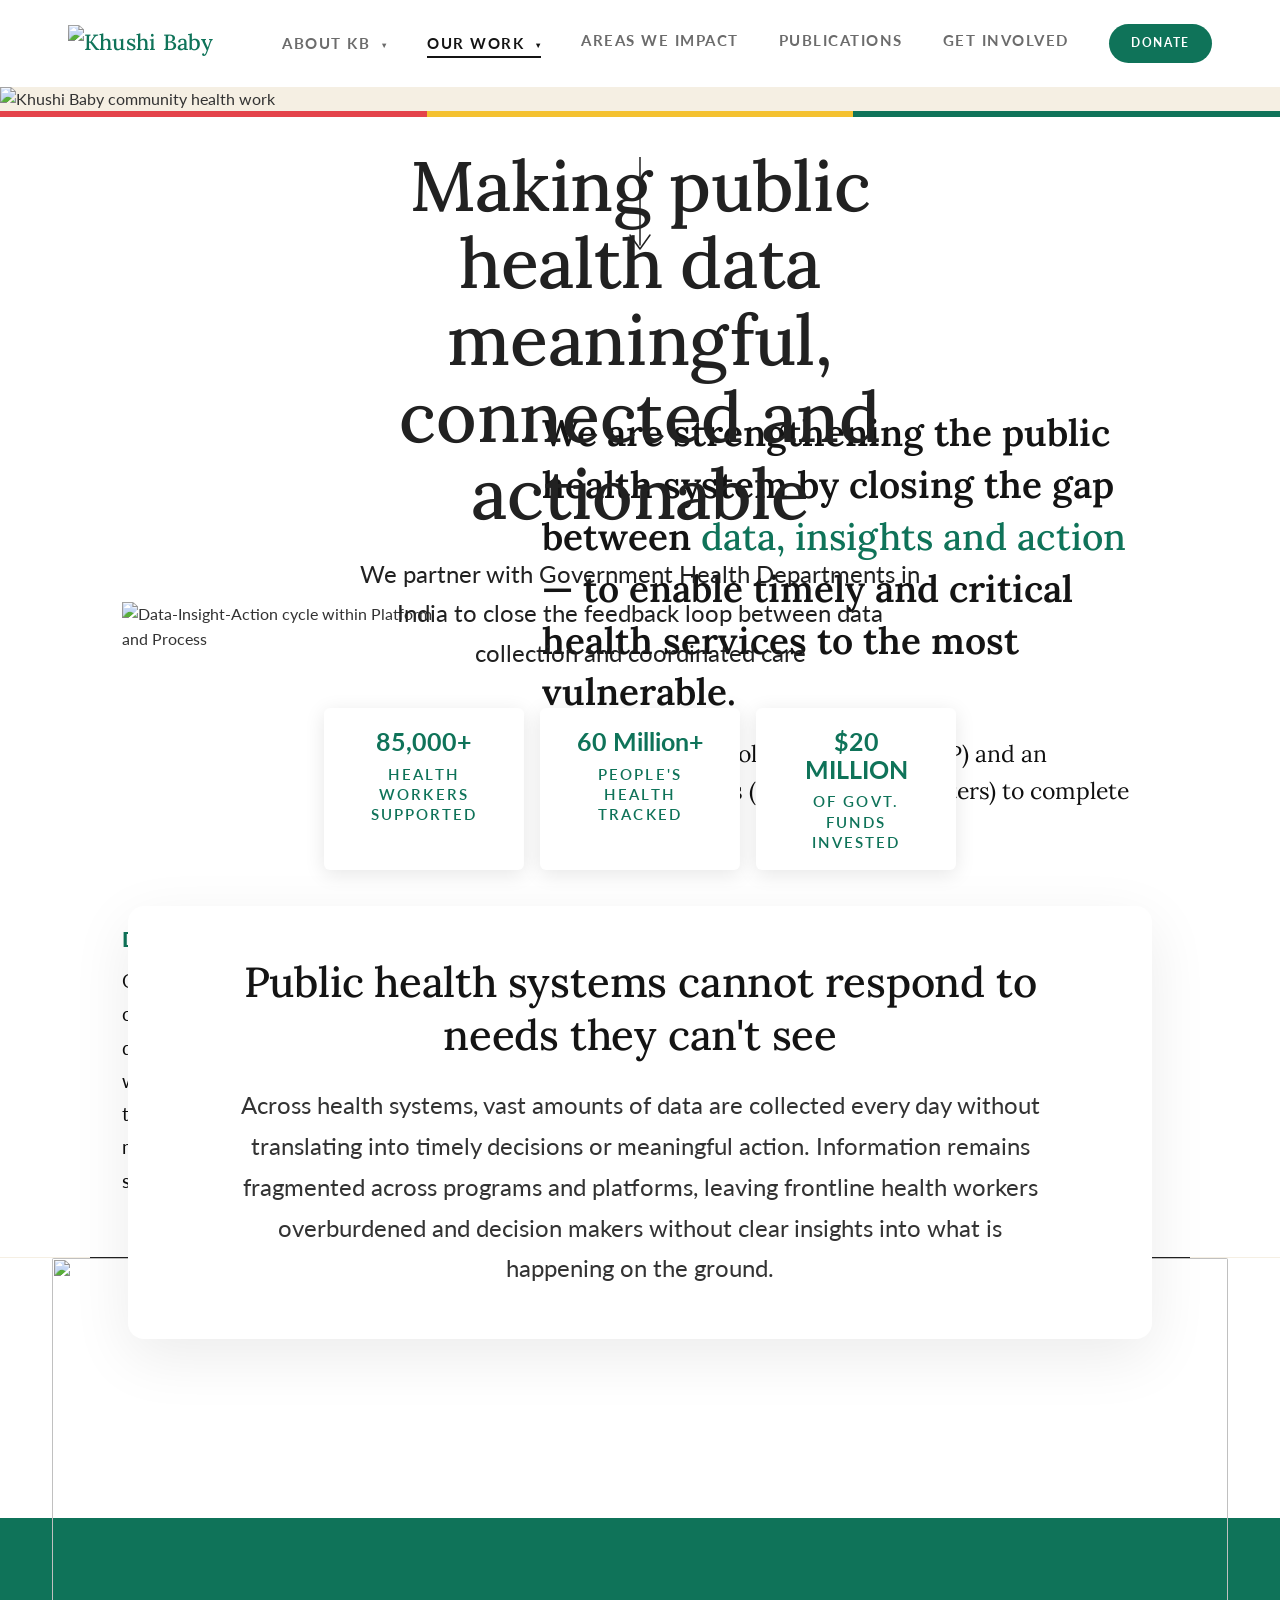
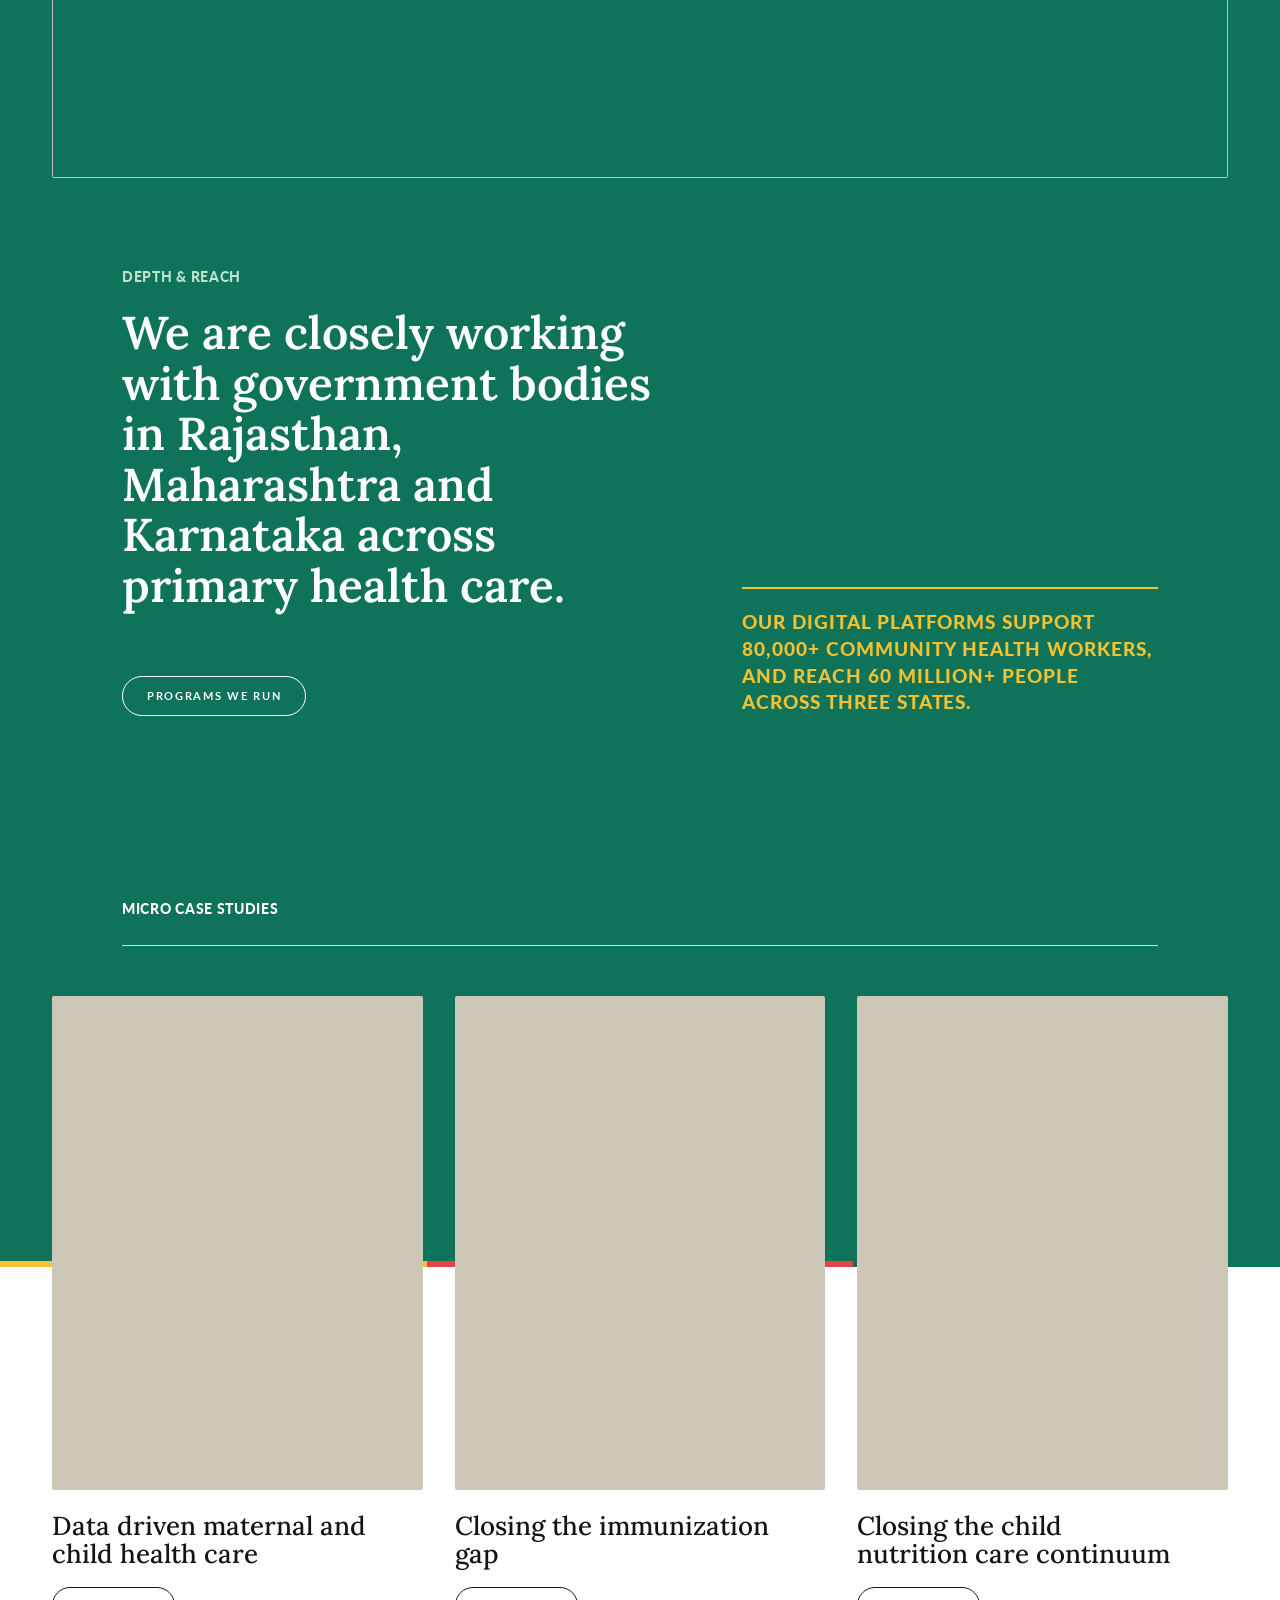
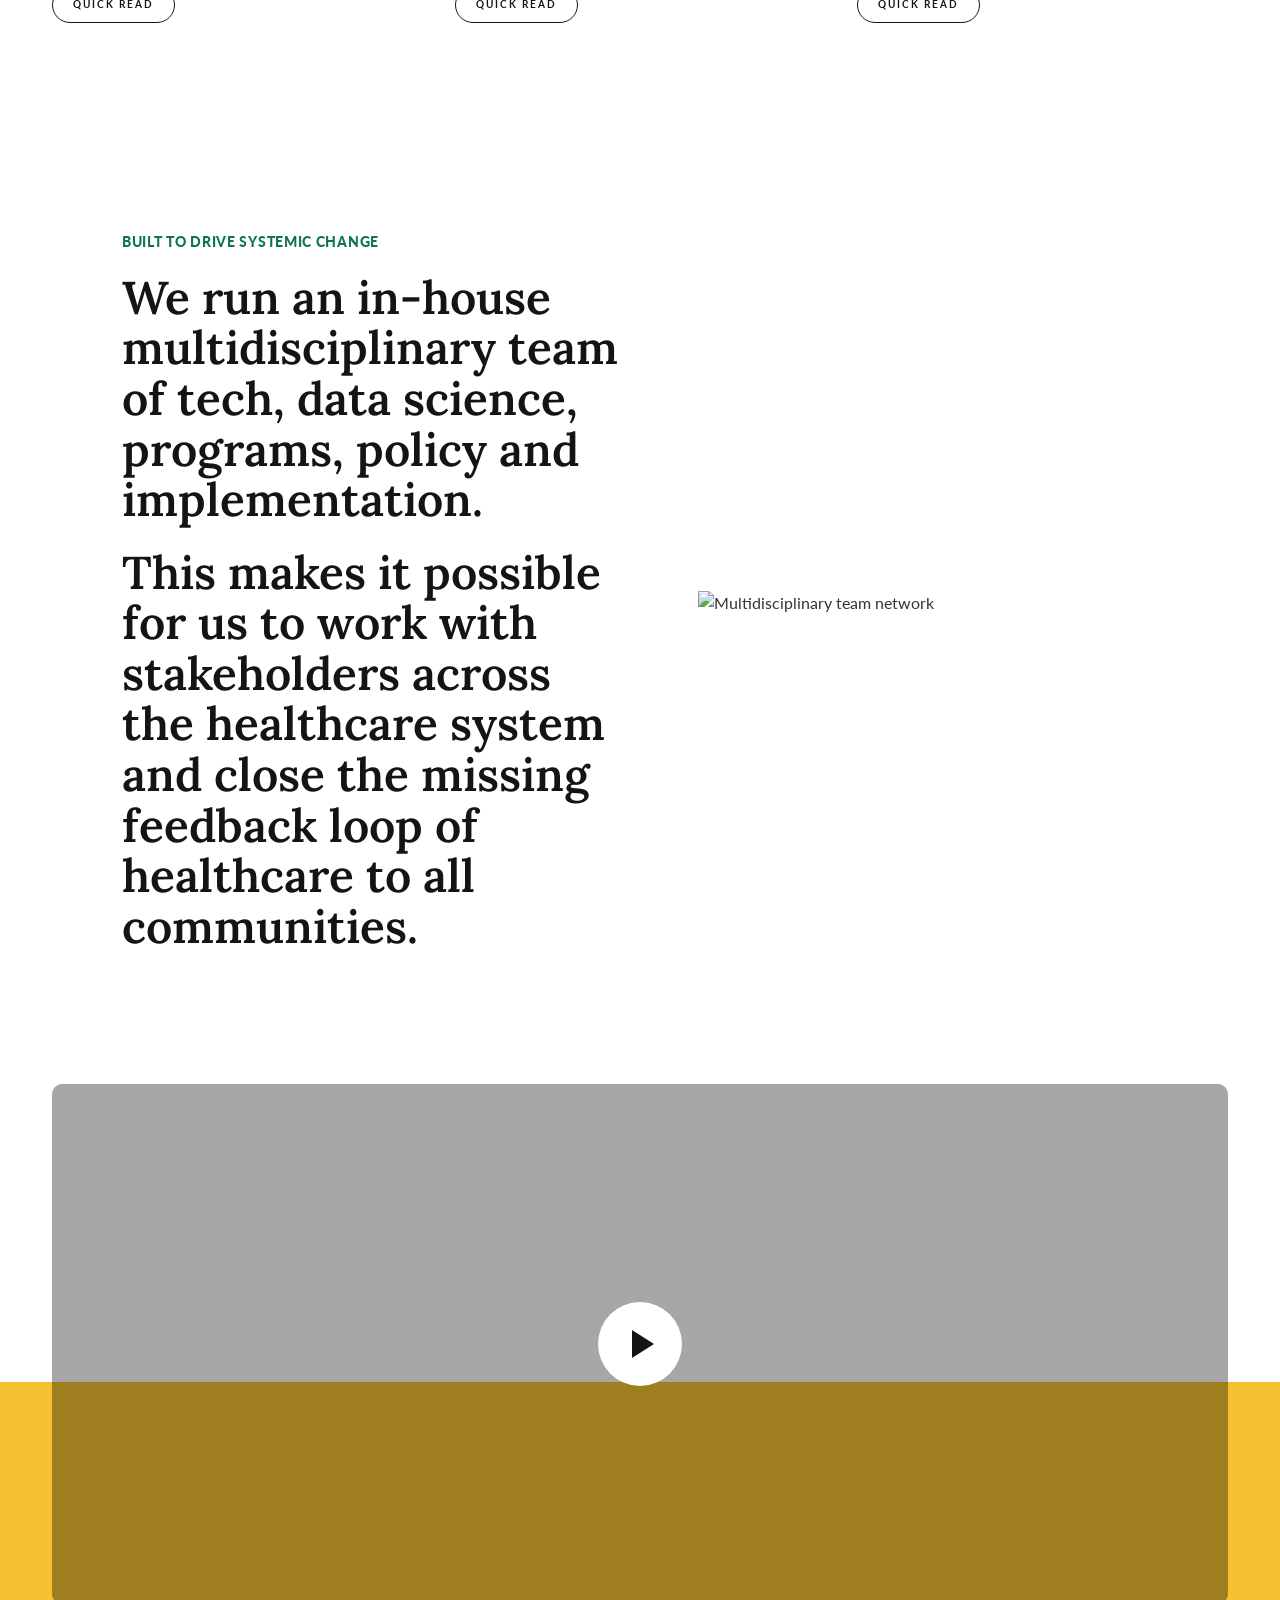
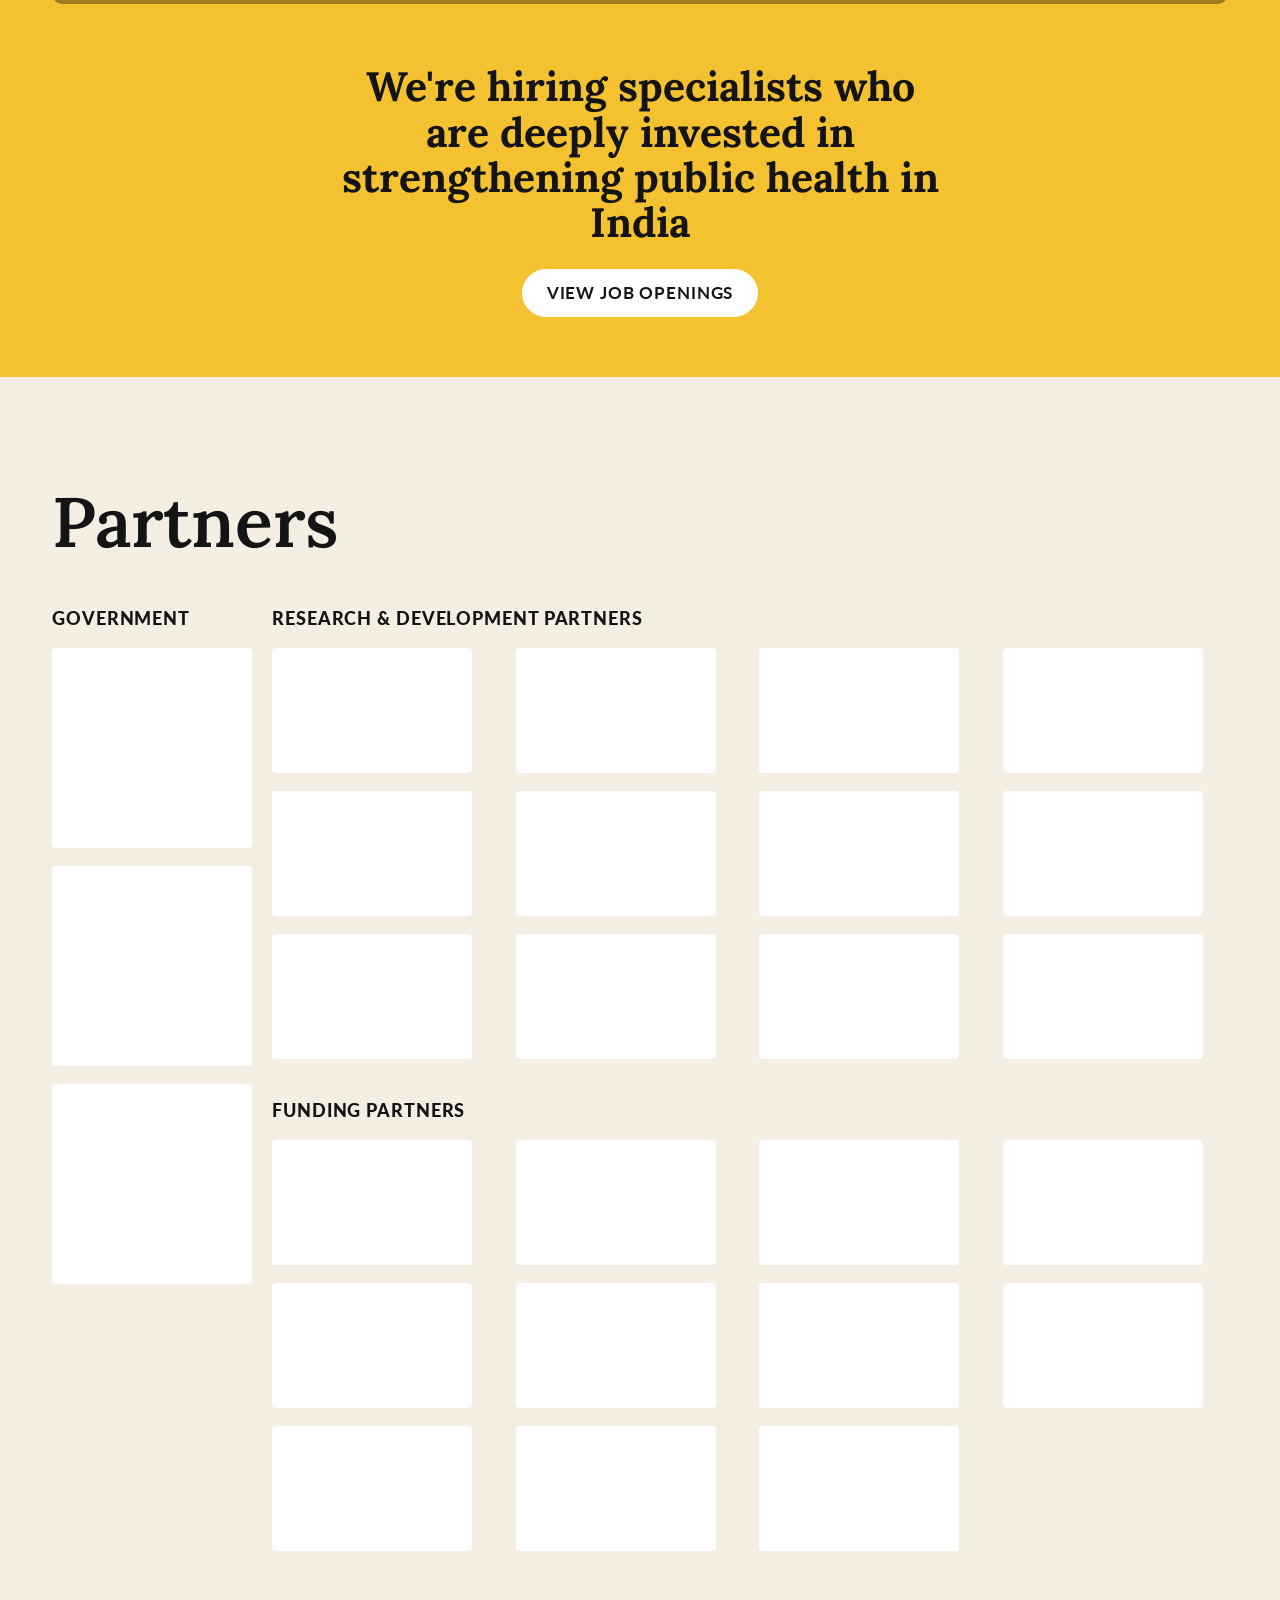
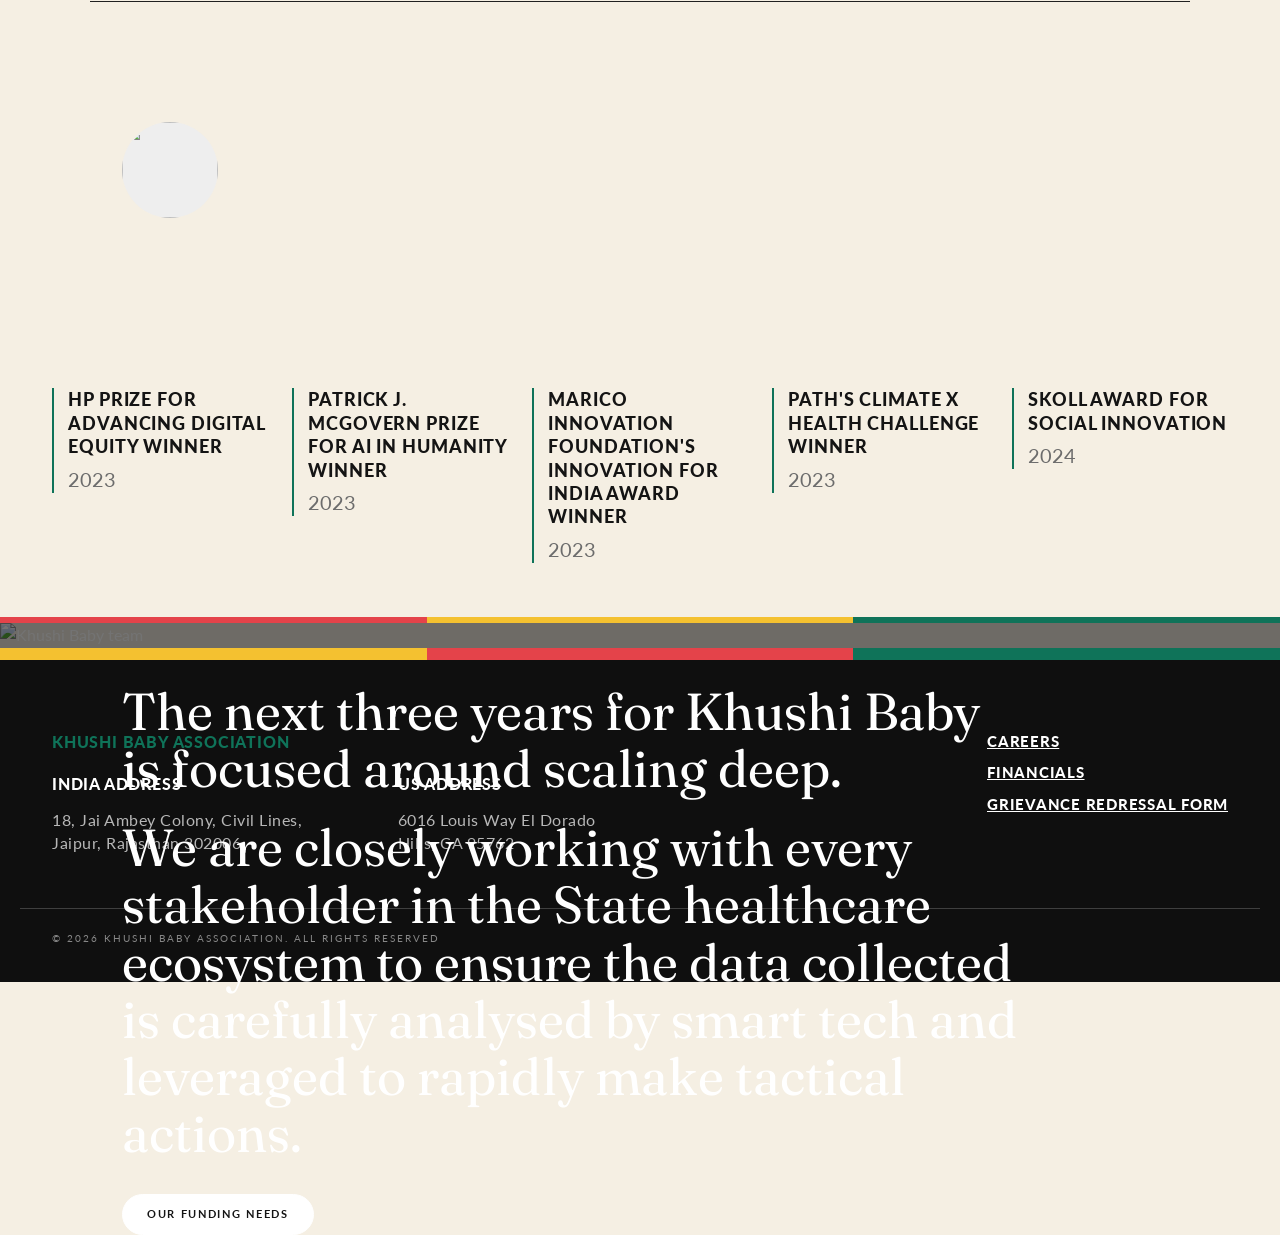
==== commit e06bbb95: "add get-involved page and remaining assets Co-Authored-By: Claude Opus 4.7 (1M context) <noreply@ant" ====
--- a/index.html
+++ b/index.html
@@ -788,7 +788,15 @@
   <div class="nav-inner">
     <a href="index.html" class="nav-logo"><img src="KB-logo.svg" alt="Khushi Baby" style="height:36px;width:auto;display:inline-block;"></a>
     <nav class="nav-links">
-      <a href="about-kb.html">ABOUT KB</a>
+      <div class="nav-item">
+        <a href="about-kb.html">ABOUT KB <span class="caret">▾</span></a>
+        <div class="nav-dropdown">
+          <a href="about-kb.html#story">Our Story</a>
+          <a href="about-kb.html#team">Our Team</a>
+          <a href="about-kb.html#partners">Partners</a>
+          <a href="https://www.khushibaby.org/homepages/finance-and-reports" target="_blank" rel="noopener">Finance &amp; Reports</a>
+        </div>
+      </div>
       <div class="nav-item">
         <a href="index.html" class="active">OUR WORK <span class="caret">▾</span></a>
         <div class="nav-dropdown">
@@ -800,7 +808,8 @@
       </div>
       <a href="#">AREAS WE IMPACT</a>
       <a href="#">PUBLICATIONS</a>
-      <a href="#">GET INVOLVED</a>
+      <a href="get-involved.html">GET INVOLVED</a>
+      <a class="nav-donate" href="https://www.khushibaby.org/ui-elements/donate-page" target="_blank" rel="noopener">DONATE</a>
     </nav>
   </div>
 </header>
@@ -862,25 +871,6 @@
 
 <!-- Thin black line -->
 <hr class="section-divider">
-
-<!-- NEERAJ TESTIMONIAL -->
-<section class="tst-dark">
-  <div class="tst-dark-inner">
-    <div class="tst-photo-col">
-      <img id="t1-photo" src="" alt="">
-      <div class="who" id="t1-name"></div>
-      <div class="role" id="t1-role"></div>
-    </div>
-    <div>
-      <blockquote id="t1-quote"></blockquote>
-    </div>
-  </div>
-  <hr class="section-divider" style="margin: 28px auto;">
-  <div class="tst-cta-row">
-    <a href="#" class="white">CLICK TO VIEW FULL VIDEO INTERVIEW →</a>
-    <a href="operating-system.html">LEARN MORE ABOUT OUR OPERATING MODEL →</a>
-  </div>
-</section>
 
 <!-- PHOTO BAND (half white / half green) -->
 <div class="img-band-split">
@@ -1079,7 +1069,7 @@
       // testimonials
       if (data.testimonials) {
         var t1 = data.testimonials[0], t2 = data.testimonials[1];
-        if (t1) {
+        if (t1 && document.getElementById('t1-photo')) {
           document.getElementById('t1-photo').src = t1.photo;
           document.getElementById('t1-name').textContent = t1.name;
           document.getElementById('t1-role').textContent = t1.role;
--- a/styles.css
+++ b/styles.css
@@ -128,6 +128,26 @@
   background: var(--text-dark);
 }
 
+/* ---------- Nav donate pill (v13-style) ---------- */
+.nav-links a.nav-donate {
+  background: var(--green);
+  color: #ffffff !important;
+  border: none;
+  padding: 10px 22px;
+  border-radius: 999px;
+  font-size: 12px;
+  letter-spacing: 0.14em;
+  font-weight: 700;
+  transition: background-color .2s ease, color .2s ease, transform .2s ease;
+  padding-bottom: 10px; /* override default 6px so underline alignment looks pill-shaped */
+}
+.nav-links a.nav-donate:hover {
+  background: var(--green-deep);
+  color: #ffffff !important;
+}
+.nav-links a.nav-donate.active::after,
+.nav-links a.nav-donate::after { display: none; }
+
 /* ---------- Nav dropdown ---------- */
 .nav-item { position: relative; }
 .nav-item > a .caret {
